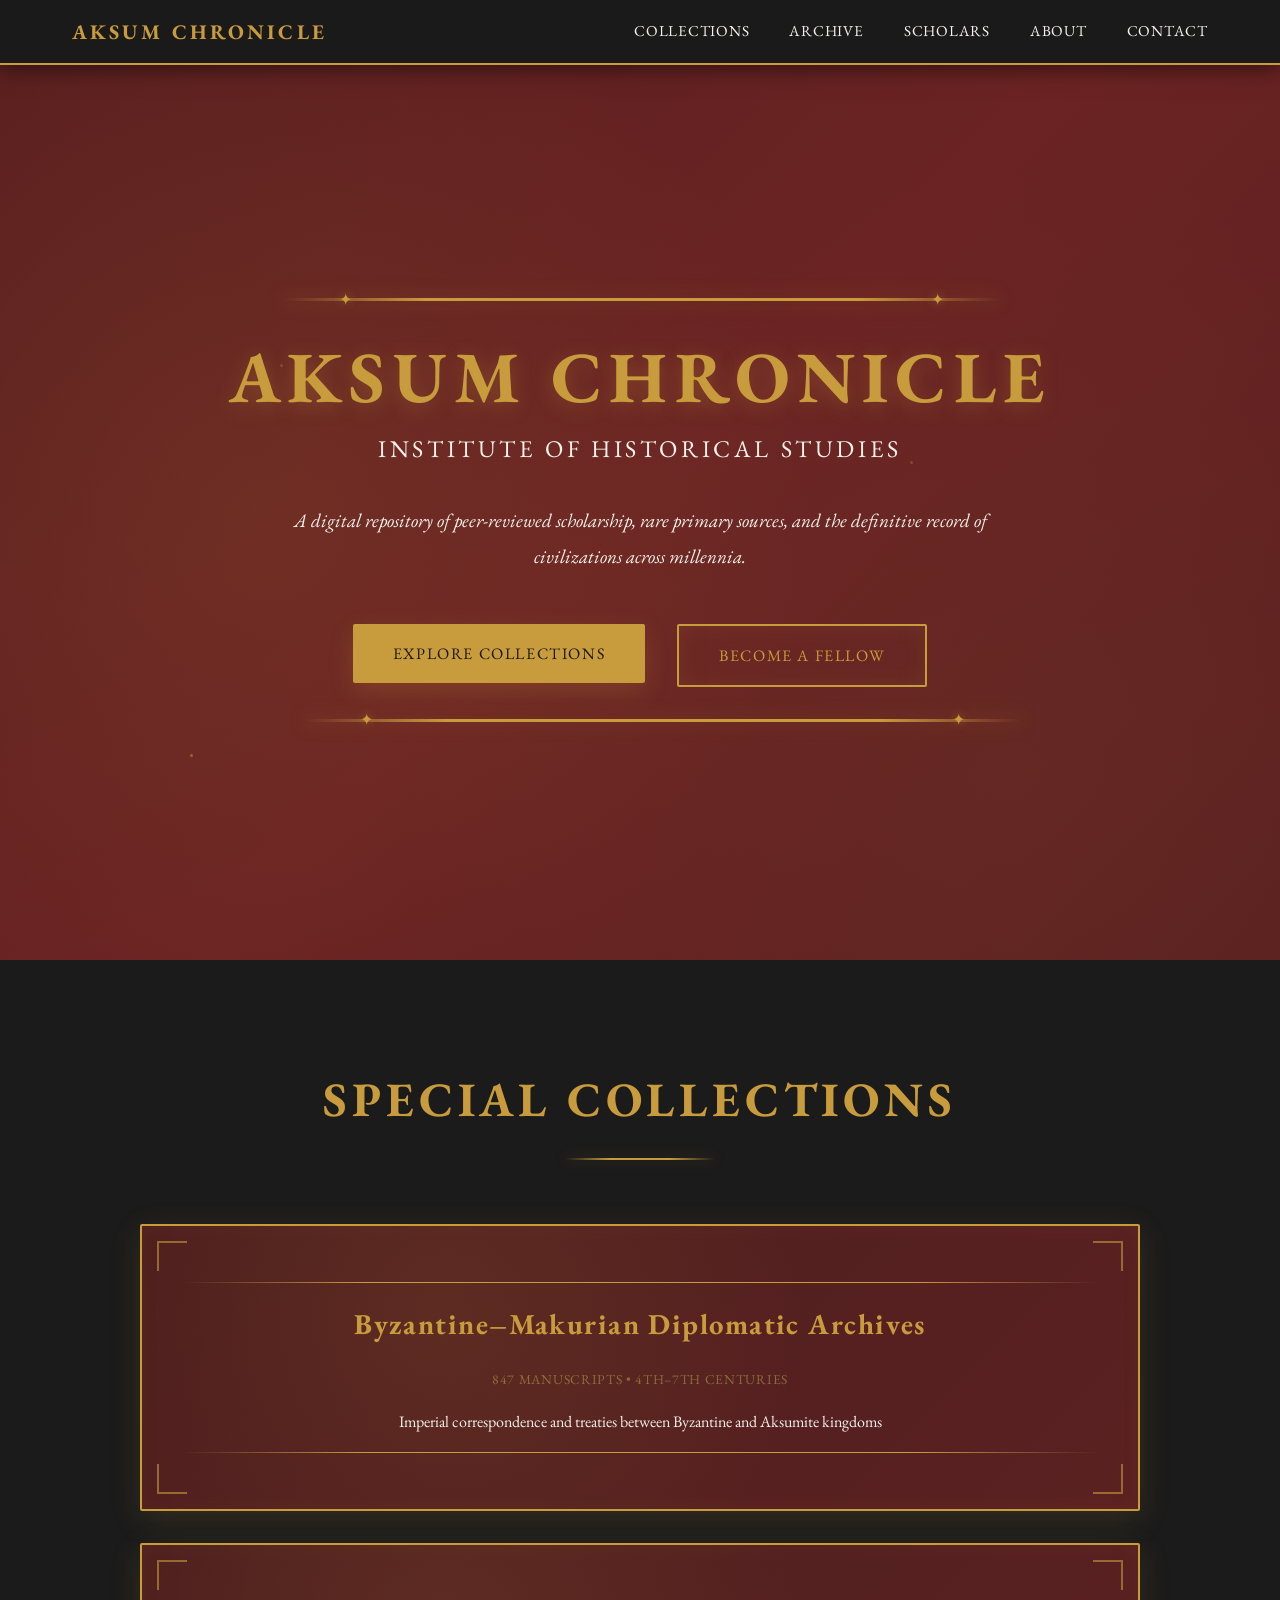
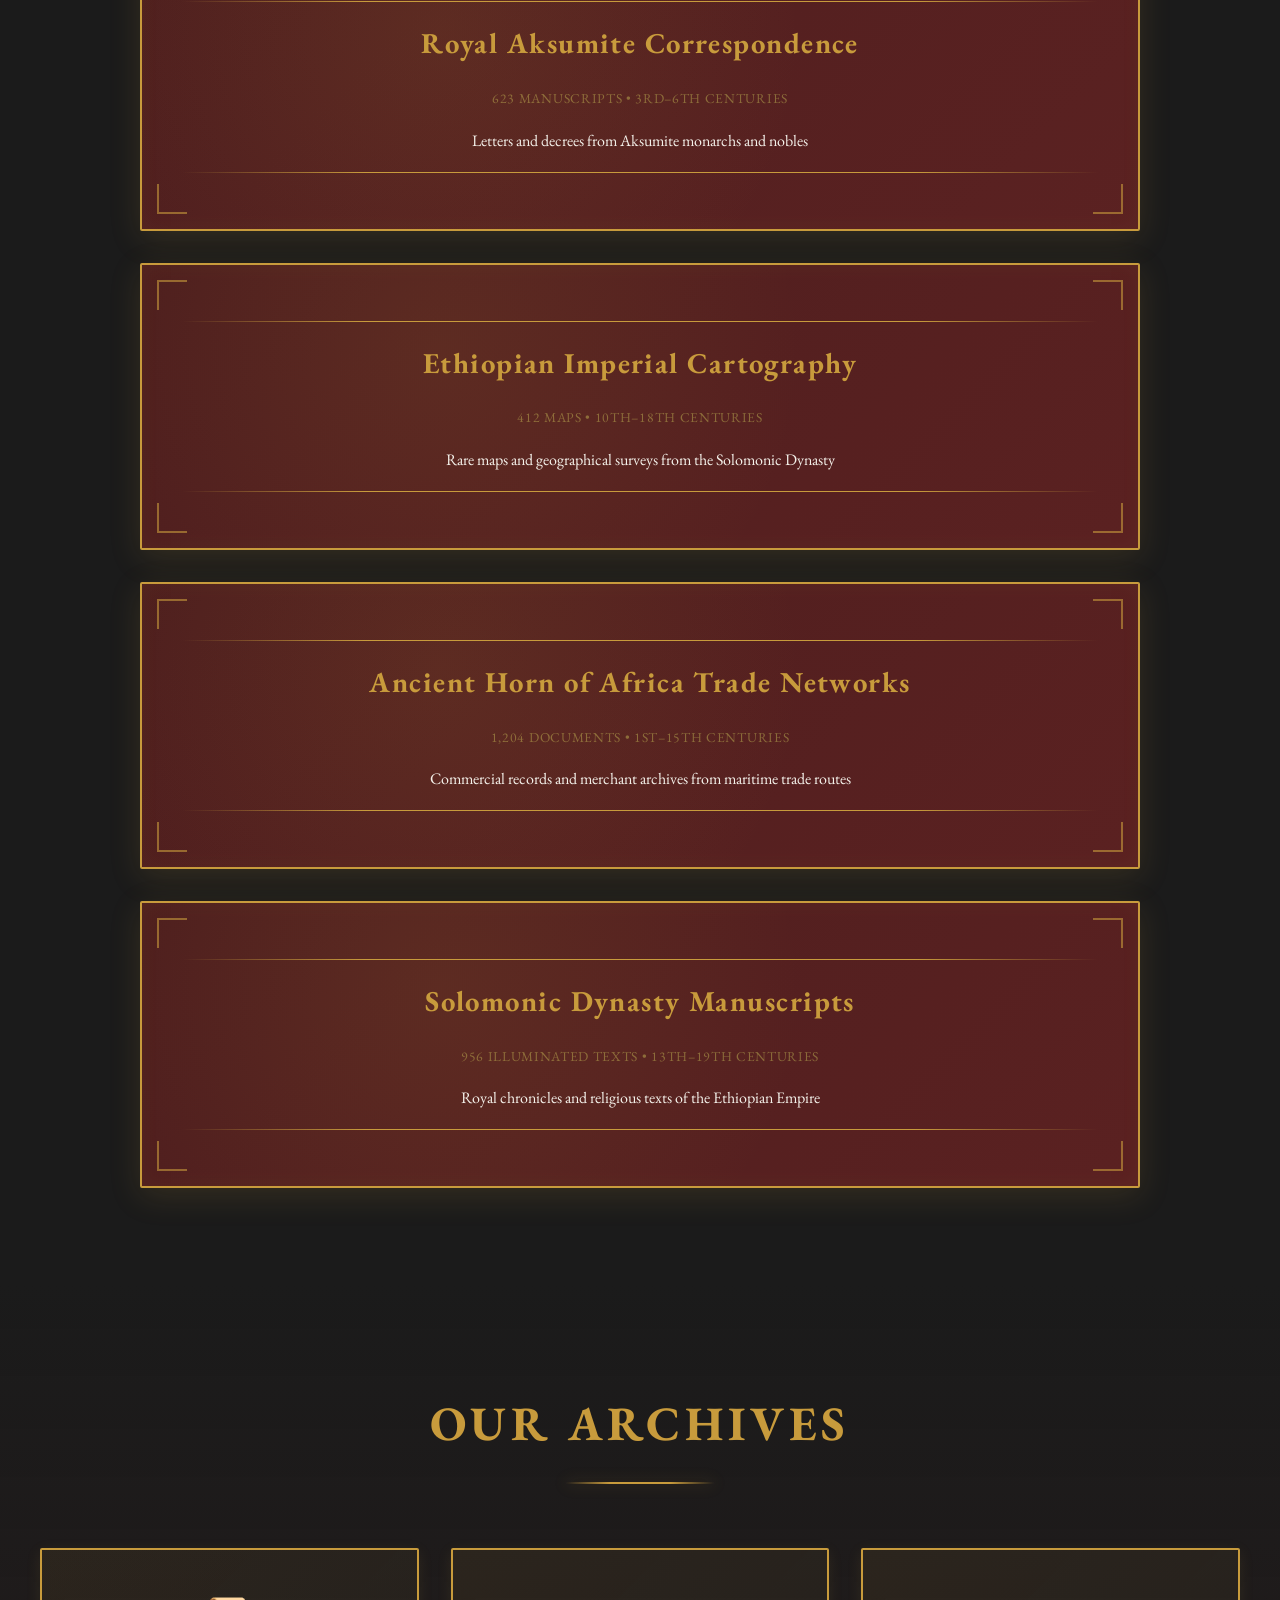
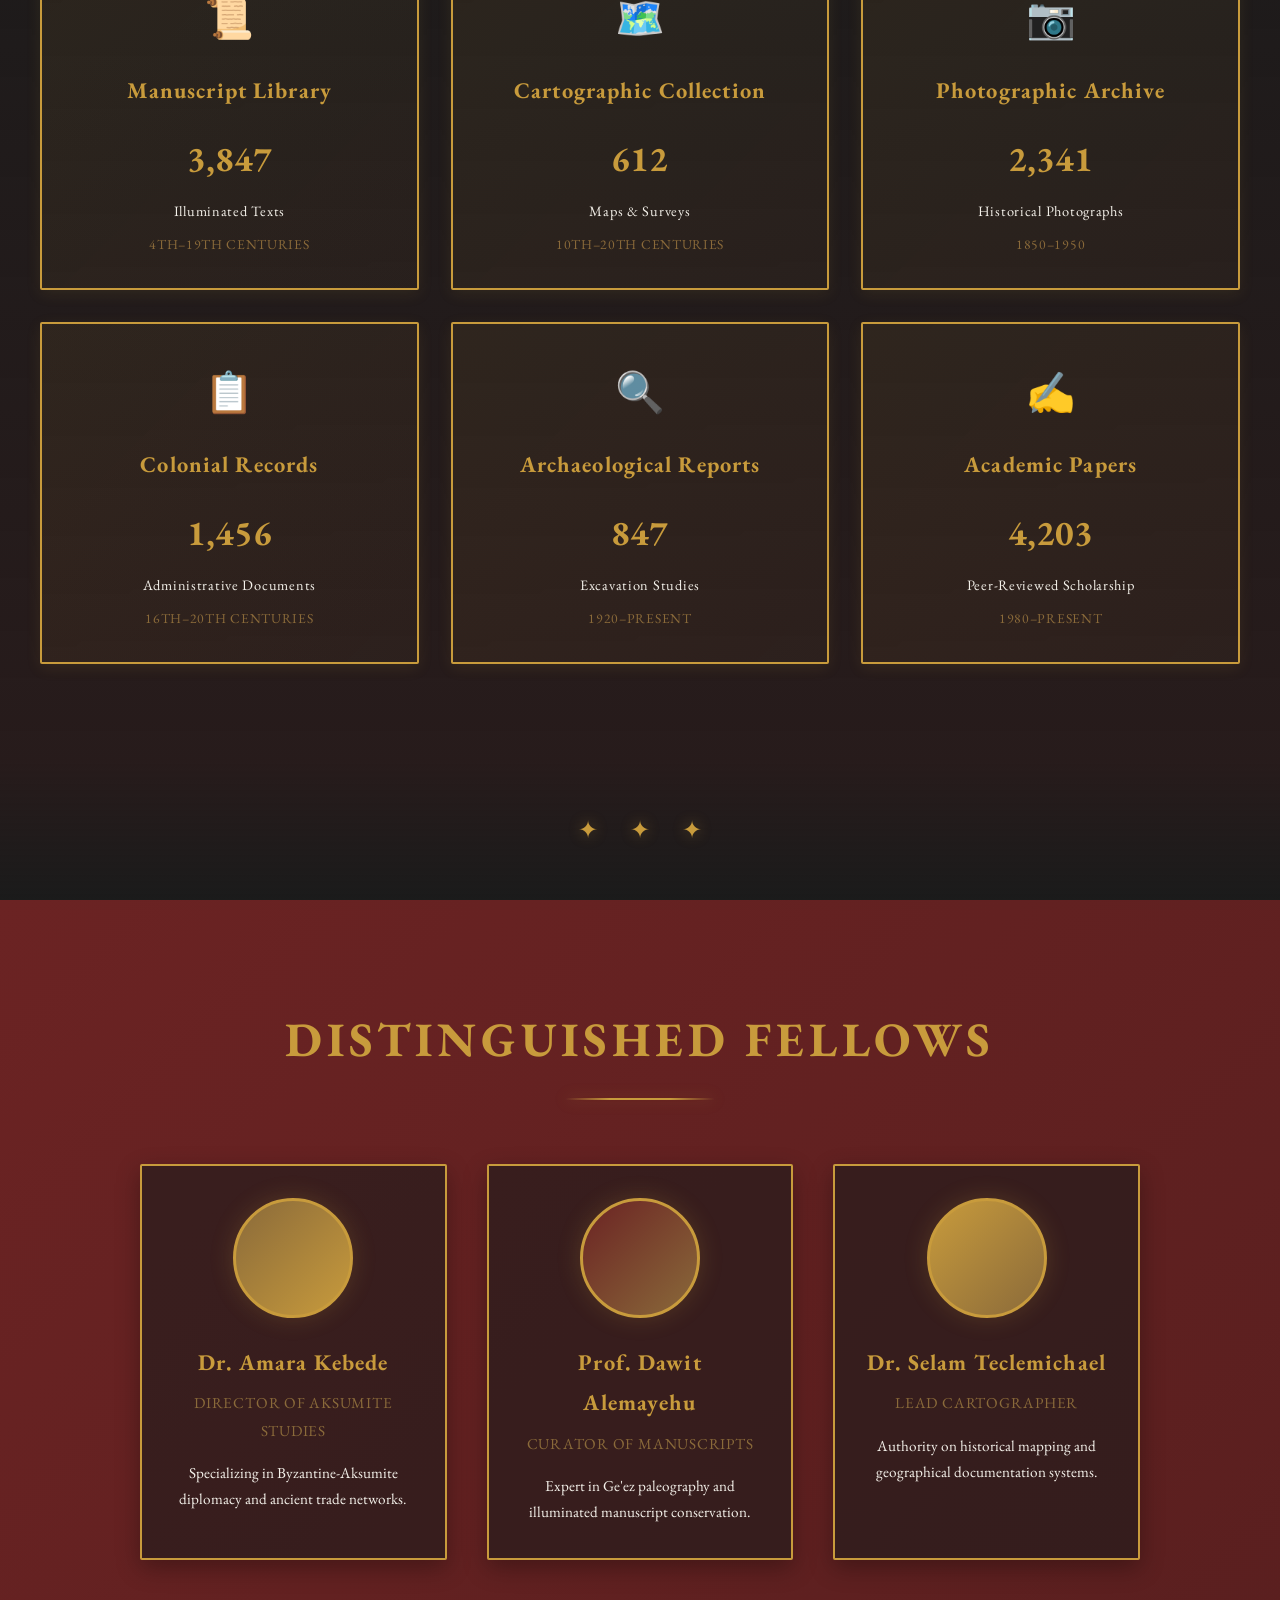
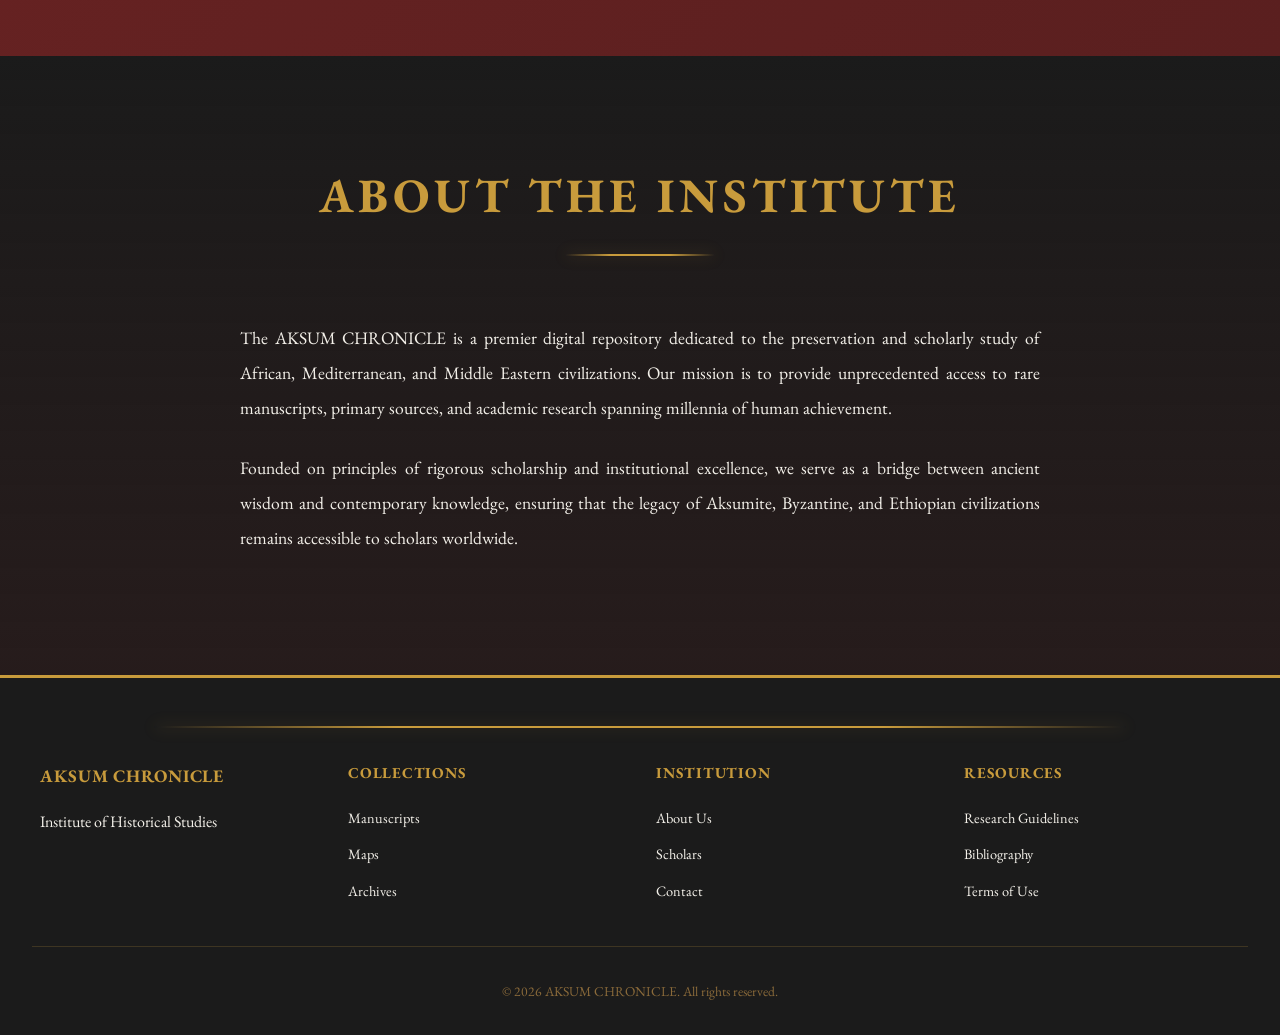
==== index.html @ 1fe2a76f "Add target and rel attributes to link" ====
<!DOCTYPE html>
<html lang="en">
<head>
    <meta charset="UTF-8">
    <meta name="viewport" content="width=device-width, initial-scale=1.0">
    <title>AKSUM CHRONICLE - Institute of Historical Studies</title>
    <link rel="stylesheet" href="styles.css">
    <link href="https://fonts.googleapis.com/css2?family=Crimson+Text:ital@0;1&family=Trajan+Pro&family=EB+Garamond:wght@400;500;600;700&display=swap" rel="stylesheet">
</head>
<body>
    <!-- NAVIGATION -->
    <nav class="navbar">
        <div class="nav-container">
            <div class="nav-logo">AKSUM CHRONICLE</div>
            <ul class="nav-menu">
                <li><a href="#collections">Collections</a></li>
                <li><a href="#archive">Archive</a></li>
                <li><a href="#scholars">Scholars</a></li>
                <li><a href="#about">About</a></li>
                <li><a href="#contact">Contact</a></li>
            </ul>
        </div>
    </nav>

    <!-- HERO SECTION -->
    <section class="hero">
        <div class="hero-bg-texture"></div>
        <div class="hero-content">
            <!-- Top Ornamental Divider -->
            <div class="ornamental-divider top"></div>
            
            <div class="hero-text">
                <h1 class="hero-title">AKSUM CHRONICLE</h1>
                <p class="hero-subtitle">Institute of Historical Studies</p>
                
                <p class="hero-description">
                    A digital repository of peer-reviewed scholarship, rare primary sources, and the definitive record of civilizations across millennia.
                </p>

                <div class="hero-buttons">
                    <a href= "test.html" target="_blank" rel="noopener noreferrer">
                        <button class="btn btn-primary">Explore Collections</button>
                    </a>
                    <button class="btn btn-secondary">Become a Fellow</button>
                </div>
            </div>

            <!-- Bottom Ornamental Divider -->
            <div class="ornamental-divider bottom"></div>

            <!-- Floating dust particles -->
            <div class="dust-particle"></div>
            <div class="dust-particle"></div>
            <div class="dust-particle"></div>
            <div class="dust-particle"></div>
            <div class="dust-particle"></div>
        </div>
    </section>

    <!-- SPECIAL COLLECTIONS SECTION -->
    <section class="special-collections" id="collections">
        <div class="section-header">
            <h2>Special Collections</h2>
            <div class="header-divider"></div>
        </div>

        <div class="featured-cards">
            <!-- Card 1 -->
            <div class="featured-card">
                <div class="card-ornament top-left"></div>
                <div class="card-ornament top-right"></div>
                <div class="card-ornament bottom-left"></div>
                <div class="card-ornament bottom-right"></div>
                
                <div class="card-divider"></div>
                <h3>Byzantine–Makurian Diplomatic Archives</h3>
                <p class="card-metadata">847 manuscripts • 4th–7th centuries</p>
                <p class="card-description">Imperial correspondence and treaties between Byzantine and Aksumite kingdoms</p>
                <div class="card-divider"></div>
            </div>

            <!-- Card 2 -->
            <div class="featured-card">
                <div class="card-ornament top-left"></div>
                <div class="card-ornament top-right"></div>
                <div class="card-ornament bottom-left"></div>
                <div class="card-ornament bottom-right"></div>
                
                <div class="card-divider"></div>
                <h3>Royal Aksumite Correspondence</h3>
                <p class="card-metadata">623 manuscripts • 3rd–6th centuries</p>
                <p class="card-description">Letters and decrees from Aksumite monarchs and nobles</p>
                <div class="card-divider"></div>
            </div>

            <!-- Card 3 -->
            <div class="featured-card">
                <div class="card-ornament top-left"></div>
                <div class="card-ornament top-right"></div>
                <div class="card-ornament bottom-left"></div>
                <div class="card-ornament bottom-right"></div>
                
                <div class="card-divider"></div>
                <h3>Ethiopian Imperial Cartography</h3>
                <p class="card-metadata">412 maps • 10th–18th centuries</p>
                <p class="card-description">Rare maps and geographical surveys from the Solomonic Dynasty</p>
                <div class="card-divider"></div>
            </div>

            <!-- Card 4 -->
            <div class="featured-card">
                <div class="card-ornament top-left"></div>
                <div class="card-ornament top-right"></div>
                <div class="card-ornament bottom-left"></div>
                <div class="card-ornament bottom-right"></div>
                
                <div class="card-divider"></div>
                <h3>Ancient Horn of Africa Trade Networks</h3>
                <p class="card-metadata">1,204 documents • 1st–15th centuries</p>
                <p class="card-description">Commercial records and merchant archives from maritime trade routes</p>
                <div class="card-divider"></div>
            </div>

            <!-- Card 5 -->
            <div class="featured-card">
                <div class="card-ornament top-left"></div>
                <div class="card-ornament top-right"></div>
                <div class="card-ornament bottom-left"></div>
                <div class="card-ornament bottom-right"></div>
                
                <div class="card-divider"></div>
                <h3>Solomonic Dynasty Manuscripts</h3>
                <p class="card-metadata">956 illuminated texts • 13th–19th centuries</p>
                <p class="card-description">Royal chronicles and religious texts of the Ethiopian Empire</p>
                <div class="card-divider"></div>
            </div>
        </div>
    </section>

    <!-- COLLECTION GRID SECTION -->
    <section class="archive-grid" id="archive">
        <div class="section-header">
            <h2>Our Archives</h2>
            <div class="header-divider"></div>
        </div>

        <div class="grid-container">
            <!-- Archive Card 1 -->
            <div class="archive-card">
                <div class="archive-icon">📜</div>
                <h3>Manuscript Library</h3>
                <p class="archive-count">3,847</p>
                <p class="archive-label">Illuminated Texts</p>
                <div class="archive-date-range">4th–19th Centuries</div>
            </div>

            <!-- Archive Card 2 -->
            <div class="archive-card">
                <div class="archive-icon">🗺️</div>
                <h3>Cartographic Collection</h3>
                <p class="archive-count">612</p>
                <p class="archive-label">Maps & Surveys</p>
                <div class="archive-date-range">10th–20th Centuries</div>
            </div>

            <!-- Archive Card 3 -->
            <div class="archive-card">
                <div class="archive-icon">📷</div>
                <h3>Photographic Archive</h3>
                <p class="archive-count">2,341</p>
                <p class="archive-label">Historical Photographs</p>
                <div class="archive-date-range">1850–1950</div>
            </div>

            <!-- Archive Card 4 -->
            <div class="archive-card">
                <div class="archive-icon">📋</div>
                <h3>Colonial Records</h3>
                <p class="archive-count">1,456</p>
                <p class="archive-label">Administrative Documents</p>
                <div class="archive-date-range">16th–20th Centuries</div>
            </div>

            <!-- Archive Card 5 -->
            <div class="archive-card">
                <div class="archive-icon">🔍</div>
                <h3>Archaeological Reports</h3>
                <p class="archive-count">847</p>
                <p class="archive-label">Excavation Studies</p>
                <div class="archive-date-range">1920–Present</div>
            </div>

            <!-- Archive Card 6 -->
            <div class="archive-card">
                <div class="archive-icon">✍️</div>
                <h3>Academic Papers</h3>
                <p class="archive-count">4,203</p>
                <p class="archive-label">Peer-Reviewed Scholarship</p>
                <div class="archive-date-range">1980–Present</div>
            </div>
        </div>
    </section>

    <!-- DECORATIVE SEPARATOR -->
    <section class="separator-section">
        <div class="ornamental-separator">
            <span class="separator-symbol">✦</span>
            <span class="separator-symbol">✦</span>
            <span class="separator-symbol">✦</span>
        </div>
    </section>

    <!-- FEATURED SCHOLARS SECTION -->
    <section class="scholars-section" id="scholars">
        <div class="section-header">
            <h2>Distinguished Fellows</h2>
            <div class="header-divider"></div>
        </div>

        <div class="scholars-grid">
            <div class="scholar-card">
                <div class="scholar-image" style="background: linear-gradient(135deg, #8a6a3a, #c89b3c);"></div>
                <h3>Dr. Amara Kebede</h3>
                <p class="scholar-title">Director of Aksumite Studies</p>
                <p class="scholar-bio">Specializing in Byzantine-Aksumite diplomacy and ancient trade networks.</p>
            </div>

            <div class="scholar-card">
                <div class="scholar-image" style="background: linear-gradient(135deg, #6b2323, #8a6a3a);"></div>
                <h3>Prof. Dawit Alemayehu</h3>
                <p class="scholar-title">Curator of Manuscripts</p>
                <p class="scholar-bio">Expert in Ge'ez paleography and illuminated manuscript conservation.</p>
            </div>

            <div class="scholar-card">
                <div class="scholar-image" style="background: linear-gradient(135deg, #c89b3c, #8a6a3a);"></div>
                <h3>Dr. Selam Teclemichael</h3>
                <p class="scholar-title">Lead Cartographer</p>
                <p class="scholar-bio">Authority on historical mapping and geographical documentation systems.</p>
            </div>
        </div>
    </section>

    <!-- ABOUT SECTION -->
    <section class="about-section" id="about">
        <div class="section-header">
            <h2>About the Institute</h2>
            <div class="header-divider"></div>
        </div>

        <div class="about-content">
            <p class="about-text">
                The AKSUM CHRONICLE is a premier digital repository dedicated to the preservation and scholarly study of African, Mediterranean, and Middle Eastern civilizations. Our mission is to provide unprecedented access to rare manuscripts, primary sources, and academic research spanning millennia of human achievement.
            </p>
            <p class="about-text">
                Founded on principles of rigorous scholarship and institutional excellence, we serve as a bridge between ancient wisdom and contemporary knowledge, ensuring that the legacy of Aksumite, Byzantine, and Ethiopian civilizations remains accessible to scholars worldwide.
            </p>
        </div>
    </section>

    <!-- FOOTER -->
    <footer class="footer">
        <div class="footer-divider"></div>
        <div class="footer-content">
            <div class="footer-section">
                <h4>AKSUM CHRONICLE</h4>
                <p>Institute of Historical Studies</p>
            </div>
            <div class="footer-section">
                <h5>Collections</h5>
                <ul>
                    <li><a href="#">Manuscripts</a></li>
                    <li><a href="#">Maps</a></li>
                    <li><a href="#">Archives</a></li>
                </ul>
            </div>
            <div class="footer-section">
                <h5>Institution</h5>
                <ul>
                    <li><a href="#">About Us</a></li>
                    <li><a href="#">Scholars</a></li>
                    <li><a href="#">Contact</a></li>
                </ul>
            </div>
            <div class="footer-section">
                <h5>Resources</h5>
                <ul>
                    <li><a href="#">Research Guidelines</a></li>
                    <li><a href="#">Bibliography</a></li>
                    <li><a href="#">Terms of Use</a></li>
                </ul>
            </div>
        </div>
        <div class="footer-bottom">
            <p>&copy; 2026 AKSUM CHRONICLE. All rights reserved.</p>
        </div>
    </footer>

    <script src="script.js"></script>
</body>
</html>
---- styles.css ----
:root {
    --dark-crimson: #5a1f1f;
    --burgundy: #6b2323;
    --gold: #c89b3c;
    --soft-ivory: #f4f1ea;
    --charcoal: #1b1b1b;
    --bronze: #8a6a3a;
    --dark-gold: #a67c52;
}

* {
    margin: 0;
    padding: 0;
    box-sizing: border-box;
}

html {
    scroll-behavior: smooth;
}

body {
    font-family: 'EB Garamond', 'Crimson Text', serif;
    background-color: var(--charcoal);
    color: var(--soft-ivory);
    line-height: 1.8;
    position: relative;
}

/* ============= NAVIGATION ============= */
.navbar {
    position: fixed;
    top: 0;
    width: 100%;
    background: rgba(27, 27, 27, 0.95);
    backdrop-filter: blur(10px);
    border-bottom: 2px solid var(--gold);
    z-index: 1000;
    padding: 0.8rem 0;
    box-shadow: 0 4px 20px rgba(0, 0, 0, 0.5);
}

.nav-container {
    max-width: 1200px;
    margin: 0 auto;
    display: flex;
    justify-content: space-between;
    align-items: center;
    padding: 0 2rem;
}

.nav-logo {
    font-size: 1.3rem;
    font-weight: 700;
    letter-spacing: 0.15em;
    color: var(--gold);
    text-transform: uppercase;
    font-family: 'EB Garamond', serif;
}

.nav-menu {
    display: flex;
    list-style: none;
    gap: 2.5rem;
}

.nav-menu a {
    color: var(--soft-ivory);
    text-decoration: none;
    font-size: 0.95rem;
    letter-spacing: 0.05em;
    position: relative;
    transition: color 0.3s ease;
    text-transform: uppercase;
}

.nav-menu a::after {
    content: '';
    position: absolute;
    bottom: -4px;
    left: 0;
    width: 0;
    height: 2px;
    background: var(--gold);
    transition: width 0.3s ease;
}

.nav-menu a:hover {
    color: var(--gold);
}

.nav-menu a:hover::after {
    width: 100%;
}

/* ============= HERO SECTION ============= */
.hero {
    min-height: 100vh;
    display: flex;
    align-items: center;
    justify-content: center;
    background: linear-gradient(135deg, var(--dark-crimson) 0%, var(--burgundy) 50%, var(--dark-crimson) 100%);
    position: relative;
    overflow: hidden;
    margin-top: 60px;
    padding: 2rem;
}

.hero-bg-texture {
    position: absolute;
    top: 0;
    left: 0;
    width: 100%;
    height: 100%;
    background: 
        radial-gradient(circle at 20% 50%, rgba(200, 155, 60, 0.1) 0%, transparent 50%),
        radial-gradient(circle at 80% 80%, rgba(139, 106, 58, 0.1) 0%, transparent 50%);
    pointer-events: none;
}

.hero-content {
    position: relative;
    z-index: 2;
    text-align: center;
    max-width: 900px;
    width: 100%;
}

.ornamental-divider {
    width: 80%;
    height: 3px;
    background: linear-gradient(
        to right,
        transparent,
        var(--gold) 20%,
        var(--gold) 80%,
        transparent
    );
    margin: 2rem auto;
    position: relative;
    box-shadow: 0 0 20px rgba(200, 155, 60, 0.3);
}

.ornamental-divider::before,
.ornamental-divider::after {
    content: '✦';
    position: absolute;
    top: 50%;
    transform: translateY(-50%);
    color: var(--gold);
    font-size: 1rem;
    text-shadow: 0 0 10px rgba(200, 155, 60, 0.5);
}

.ornamental-divider::before {
    left: 8%;
}

.ornamental-divider::after {
    right: 8%;
}

.hero-text {
    animation: fadeInUp 1s ease-out;
}

.hero-title {
    font-size: 4.5rem;
    font-weight: 700;
    letter-spacing: 0.1em;
    margin: 1rem 0 0.5rem 0;
    color: var(--gold);
    text-shadow: 0 4px 20px rgba(200, 155, 60, 0.3);
    line-height: 1.2;
}

.hero-subtitle {
    font-size: 1.5rem;
    letter-spacing: 0.15em;
    color: var(--soft-ivory);
    font-weight: 300;
    text-transform: uppercase;
    margin-bottom: 2rem;
}

.hero-description {
    font-size: 1.2rem;
    color: var(--soft-ivory);
    margin: 2rem 0;
    max-width: 700px;
    margin-left: auto;
    margin-right: auto;
    line-height: 1.9;
    font-style: italic;
}

.hero-buttons {
    display: flex;
    gap: 2rem;
    justify-content: center;
    margin-top: 3rem;
    flex-wrap: wrap;
}

.btn {
    padding: 1.2rem 2.5rem;
    font-size: 1rem;
    letter-spacing: 0.1em;
    text-transform: uppercase;
    border: none;
    cursor: pointer;
    transition: all 0.4s ease;
    font-family: 'EB Garamond', serif;
    border-radius: 2px;
}

.btn-primary {
    background: var(--gold);
    color: var(--charcoal);
    box-shadow: 0 8px 25px rgba(200, 155, 60, 0.2);
}

.btn-primary:hover {
    background: #d4a850;
    box-shadow: 0 12px 35px rgba(200, 155, 60, 0.4);
    transform: translateY(-2px);
}

.btn-secondary {
    background: transparent;
    color: var(--gold);
    border: 2px solid var(--gold);
    box-shadow: inset 0 0 20px rgba(200, 155, 60, 0.1);
}

.btn-secondary:hover {
    background: var(--gold);
    color: var(--charcoal);
    box-shadow: 0 8px 25px rgba(200, 155, 60, 0.3);
    transform: translateY(-2px);
}

/* Floating dust particles */
.dust-particle {
    position: absolute;
    width: 3px;
    height: 3px;
    background: rgba(200, 155, 60, 0.3);
    border-radius: 50%;
    animation: float 15s infinite ease-in-out;
}

.dust-particle:nth-child(6) {
    left: 10%;
    top: 20%;
    animation-delay: 0s;
}

.dust-particle:nth-child(7) {
    left: 80%;
    top: 40%;
    animation-delay: 2s;
}

.dust-particle:nth-child(8) {
    left: 50%;
    top: 60%;
    animation-delay: 4s;
}

.dust-particle:nth-child(9) {
    left: 30%;
    top: 70%;
    animation-delay: 6s;
}

.dust-particle:nth-child(10) {
    left: 70%;
    top: 30%;
    animation-delay: 8s;
}

@keyframes float {
    0%, 100% {
        transform: translateY(0px) translateX(0px);
        opacity: 0;
    }
    25% {
        opacity: 0.3;
    }
    50% {
        opacity: 0.5;
        transform: translateY(-100px) translateX(50px);
    }
    75% {
        opacity: 0.3;
    }
}

/* ============= SPECIAL COLLECTIONS ============= */
.special-collections {
    background: var(--charcoal);
    padding: 6rem 2rem;
    position: relative;
}

.section-header {
    text-align: center;
    margin-bottom: 4rem;
}

.section-header h2 {
    font-size: 3rem;
    color: var(--gold);
    letter-spacing: 0.1em;
    margin-bottom: 1rem;
    text-transform: uppercase;
}

.header-divider {
    width: 150px;
    height: 2px;
    background: linear-gradient(
        to right,
        transparent,
        var(--gold) 30%,
        var(--gold) 70%,
        transparent
    );
    margin: 0 auto;
    box-shadow: 0 0 15px rgba(200, 155, 60, 0.3);
}

.featured-cards {
    display: grid;
    grid-template-columns: 1fr;
    gap: 2rem;
    max-width: 1000px;
    margin: 0 auto;
}

.featured-card {
    background: linear-gradient(135deg, rgba(90, 31, 31, 0.8) 0%, rgba(107, 35, 35, 0.8) 100%);
    border: 2px solid var(--gold);
    padding: 2.5rem;
    position: relative;
    box-shadow: 
        0 8px 32px rgba(200, 155, 60, 0.15),
        inset 0 0 20px rgba(200, 155, 60, 0.05);
    border-radius: 2px;
    transition: all 0.4s ease;
    overflow: hidden;
}

.featured-card::before {
    content: '';
    position: absolute;
    top: 0;
    left: 0;
    right: 0;
    bottom: 0;
    background: radial-gradient(circle at 30% 30%, rgba(200, 155, 60, 0.1) 0%, transparent 50%);
    pointer-events: none;
}

.featured-card:hover {
    transform: translateY(-8px);
    box-shadow: 
        0 16px 48px rgba(200, 155, 60, 0.25),
        inset 0 0 30px rgba(200, 155, 60, 0.08);
    border-color: #d4a850;
}

.card-ornament {
    position: absolute;
    width: 30px;
    height: 30px;
    border: 2px solid var(--gold);
    opacity: 0.6;
}

.card-ornament.top-left {
    top: 15px;
    left: 15px;
    border-right: none;
    border-bottom: none;
}

.card-ornament.top-right {
    top: 15px;
    right: 15px;
    border-left: none;
    border-bottom: none;
}

.card-ornament.bottom-left {
    bottom: 15px;
    left: 15px;
    border-right: none;
    border-top: none;
}

.card-ornament.bottom-right {
    bottom: 15px;
    right: 15px;
    border-left: none;
    border-top: none;
}

.card-divider {
    width: 100%;
    height: 1px;
    background: linear-gradient(
        to right,
        transparent,
        var(--gold) 20%,
        var(--gold) 80%,
        transparent
    );
    margin: 1rem 0;
}

.featured-card h3 {
    font-size: 1.8rem;
    color: var(--gold);
    text-align: center;
    letter-spacing: 0.05em;
    margin: 1rem 0;
    position: relative;
    z-index: 1;
}

.card-metadata {
    text-align: center;
    font-size: 0.85rem;
    color: var(--bronze);
    letter-spacing: 0.05em;
    text-transform: uppercase;
    margin: 0.5rem 0;
}

.card-description {
    text-align: center;
    font-size: 1rem;
    color: var(--soft-ivory);
    margin: 1rem 0;
    position: relative;
    z-index: 1;
}

/* ============= ARCHIVE GRID ============= */
.archive-grid {
    background: linear-gradient(180deg, var(--charcoal) 0%, rgba(90, 31, 31, 0.2) 100%);
    padding: 6rem 2rem;
}

.grid-container {
    display: grid;
    grid-template-columns: repeat(auto-fit, minmax(280px, 1fr));
    gap: 2rem;
    max-width: 1200px;
    margin: 0 auto;
}

.archive-card {
    background: linear-gradient(135deg, rgba(200, 155, 60, 0.08) 0%, rgba(139, 106, 58, 0.06) 100%);
    border: 2px solid var(--gold);
    padding: 2rem;
    text-align: center;
    border-radius: 2px;
    position: relative;
    overflow: hidden;
    transition: all 0.4s ease;
    box-shadow: 0 4px 15px rgba(200, 155, 60, 0.1);
}

.archive-card::before {
    content: '';
    position: absolute;
    top: 0;
    left: -100%;
    width: 100%;
    height: 100%;
    background: linear-gradient(
        90deg,
        transparent,
        rgba(200, 155, 60, 0.1),
        transparent
    );
    transition: left 0.6s ease;
}

.archive-card:hover::before {
    left: 100%;
}

.archive-card:hover {
    transform: translateY(-5px) scale(1.02);
    box-shadow: 
        0 12px 30px rgba(200, 155, 60, 0.2),
        inset 0 0 20px rgba(200, 155, 60, 0.08);
    border-color: #d4a850;
}

.archive-icon {
    font-size: 2.5rem;
    margin-bottom: 1rem;
}

.archive-card h3 {
    font-size: 1.4rem;
    color: var(--gold);
    margin-bottom: 1rem;
    letter-spacing: 0.05em;
}

.archive-count {
    font-size: 2.2rem;
    color: var(--gold);
    font-weight: 700;
    margin: 0.5rem 0;
}

.archive-label {
    font-size: 0.9rem;
    color: var(--soft-ivory);
    letter-spacing: 0.05em;
    margin-bottom: 0.5rem;
}

.archive-date-range {
    font-size: 0.85rem;
    color: var(--bronze);
    text-transform: uppercase;
    letter-spacing: 0.05em;
}

/* ============= SEPARATOR SECTION ============= */
.separator-section {
    background: linear-gradient(180deg, rgba(90, 31, 31, 0.2) 0%, var(--charcoal) 100%);
    padding: 3rem 2rem;
    text-align: center;
}

.ornamental-separator {
    display: flex;
    justify-content: center;
    gap: 2rem;
    align-items: center;
}

.separator-symbol {
    font-size: 1.5rem;
    color: var(--gold);
    text-shadow: 0 0 15px rgba(200, 155, 60, 0.4);
    animation: pulse 2s ease-in-out infinite;
}

.separator-symbol:nth-child(2) {
    animation-delay: 0.2s;
}

.separator-symbol:nth-child(3) {
    animation-delay: 0.4s;
}

@keyframes pulse {
    0%, 100% {
        opacity: 0.6;
        transform: scale(1);
    }
    50% {
        opacity: 1;
        transform: scale(1.2);
    }
}

/* ============= SCHOLARS SECTION ============= */
.scholars-section {
    background: linear-gradient(135deg, var(--burgundy) 0%, var(--dark-crimson) 100%);
    padding: 6rem 2rem;
    position: relative;
}

.scholars-grid {
    display: grid;
    grid-template-columns: repeat(auto-fit, minmax(300px, 1fr));
    gap: 2.5rem;
    max-width: 1000px;
    margin: 0 auto;
}

.scholar-card {
    background: rgba(27, 27, 27, 0.6);
    border: 2px solid var(--gold);
    padding: 2rem;
    text-align: center;
    border-radius: 2px;
    transition: all 0.4s ease;
    box-shadow: 0 8px 25px rgba(0, 0, 0, 0.3);
}

.scholar-card:hover {
    transform: translateY(-8px);
    box-shadow: 0 12px 40px rgba(200, 155, 60, 0.2);
    border-color: #d4a850;
}

.scholar-image {
    width: 120px;
    height: 120px;
    border-radius: 50%;
    margin: 0 auto 1.5rem;
    box-shadow: 0 0 25px rgba(200, 155, 60, 0.2);
    border: 3px solid var(--gold);
}

.scholar-card h3 {
    font-size: 1.4rem;
    color: var(--gold);
    margin-bottom: 0.5rem;
    letter-spacing: 0.05em;
}

.scholar-title {
    font-size: 0.95rem;
    color: var(--bronze);
    letter-spacing: 0.05em;
    text-transform: uppercase;
    margin-bottom: 1rem;
}

.scholar-bio {
    font-size: 0.95rem;
    color: var(--soft-ivory);
    line-height: 1.7;
}

/* ============= ABOUT SECTION ============= */
.about-section {
    background: linear-gradient(180deg, var(--charcoal) 0%, rgba(107, 35, 35, 0.15) 100%);
    padding: 6rem 2rem;
}

.about-content {
    max-width: 800px;
    margin: 0 auto;
}

.about-text {
    font-size: 1.1rem;
    color: var(--soft-ivory);
    margin: 1.5rem 0;
    line-height: 2;
    text-align: justify;
}

/* ============= FOOTER ============= */
.footer {
    background: var(--charcoal);
    border-top: 3px solid var(--gold);
    padding: 3rem 2rem 2rem;
    color: var(--soft-ivory);
}

.footer-divider {
    width: 80%;
    height: 2px;
    background: linear-gradient(
        to right,
        transparent,
        var(--gold) 25%,
        var(--gold) 75%,
        transparent
    );
    margin: 0 auto 2rem;
    box-shadow: 0 0 15px rgba(200, 155, 60, 0.3);
}

.footer-content {
    display: grid;
    grid-template-columns: repeat(auto-fit, minmax(200px, 1fr));
    gap: 2rem;
    max-width: 1200px;
    margin: 0 auto 2rem;
}

.footer-section h4,
.footer-section h5 {
    color: var(--gold);
    letter-spacing: 0.05em;
    margin-bottom: 1rem;
    text-transform: uppercase;
    font-size: 0.95rem;
}

.footer-section h4 {
    font-size: 1.1rem;
}

.footer-section ul {
    list-style: none;
}

.footer-section ul li {
    margin-bottom: 0.5rem;
}

.footer-section a {
    color: var(--soft-ivory);
    text-decoration: none;
    font-size: 0.9rem;
    transition: color 0.3s ease;
}

.footer-section a:hover {
    color: var(--gold);
}

.footer-bottom {
    text-align: center;
    padding-top: 2rem;
    border-top: 1px solid rgba(200, 155, 60, 0.2);
    font-size: 0.85rem;
    color: var(--bronze);
}

/* ============= ANIMATIONS ============= */
@keyframes fadeInUp {
    from {
        opacity: 0;
        transform: translateY(30px);
    }
    to {
        opacity: 1;
        transform: translateY(0);
    }
}

@keyframes fadeInScale {
    from {
        opacity: 0;
        transform: scale(0.95);
    }
    to {
        opacity: 1;
        transform: scale(1);
    }
}

.featured-card {
    animation: fadeInScale 0.8s ease-out backwards;
}

.featured-card:nth-child(1) { animation-delay: 0.1s; }
.featured-card:nth-child(2) { animation-delay: 0.2s; }
.featured-card:nth-child(3) { animation-delay: 0.3s; }
.featured-card:nth-child(4) { animation-delay: 0.4s; }
.featured-card:nth-child(5) { animation-delay: 0.5s; }

.archive-card {
    animation: fadeInScale 0.8s ease-out backwards;
}

.scholar-card {
    animation: fadeInScale 0.8s ease-out backwards;
}

/* ============= RESPONSIVE DESIGN ============= */
@media (max-width: 768px) {
    .hero-title {
        font-size: 2.5rem;
    }

    .hero-subtitle {
        font-size: 1rem;
    }

    .hero-description {
        font-size: 1rem;
    }

    .section-header h2 {
        font-size: 2rem;
    }

    .nav-menu {
        gap: 1rem;
    }

    .nav-menu a {
        font-size: 0.8rem;
    }

    .featured-card {
        padding: 1.5rem;
    }

    .featured-card h3 {
        font-size: 1.3rem;
    }

    .hero-buttons {
        flex-direction: column;
        gap: 1rem;
    }

    .btn {
        width: 100%;
    }

    .grid-container {
        grid-template-columns: 1fr;
    }
}

@media (max-width: 480px) {
    .hero-title {
        font-size: 1.8rem;
    }

    .hero-subtitle {
        font-size: 0.85rem;
    }

    .section-header h2 {
        font-size: 1.5rem;
    }

    .nav-menu {
        display: none;
    }

    .special-collections,
    .archive-grid,
    .scholars-section,
    .about-section {
        padding: 3rem 1rem;
    }
}
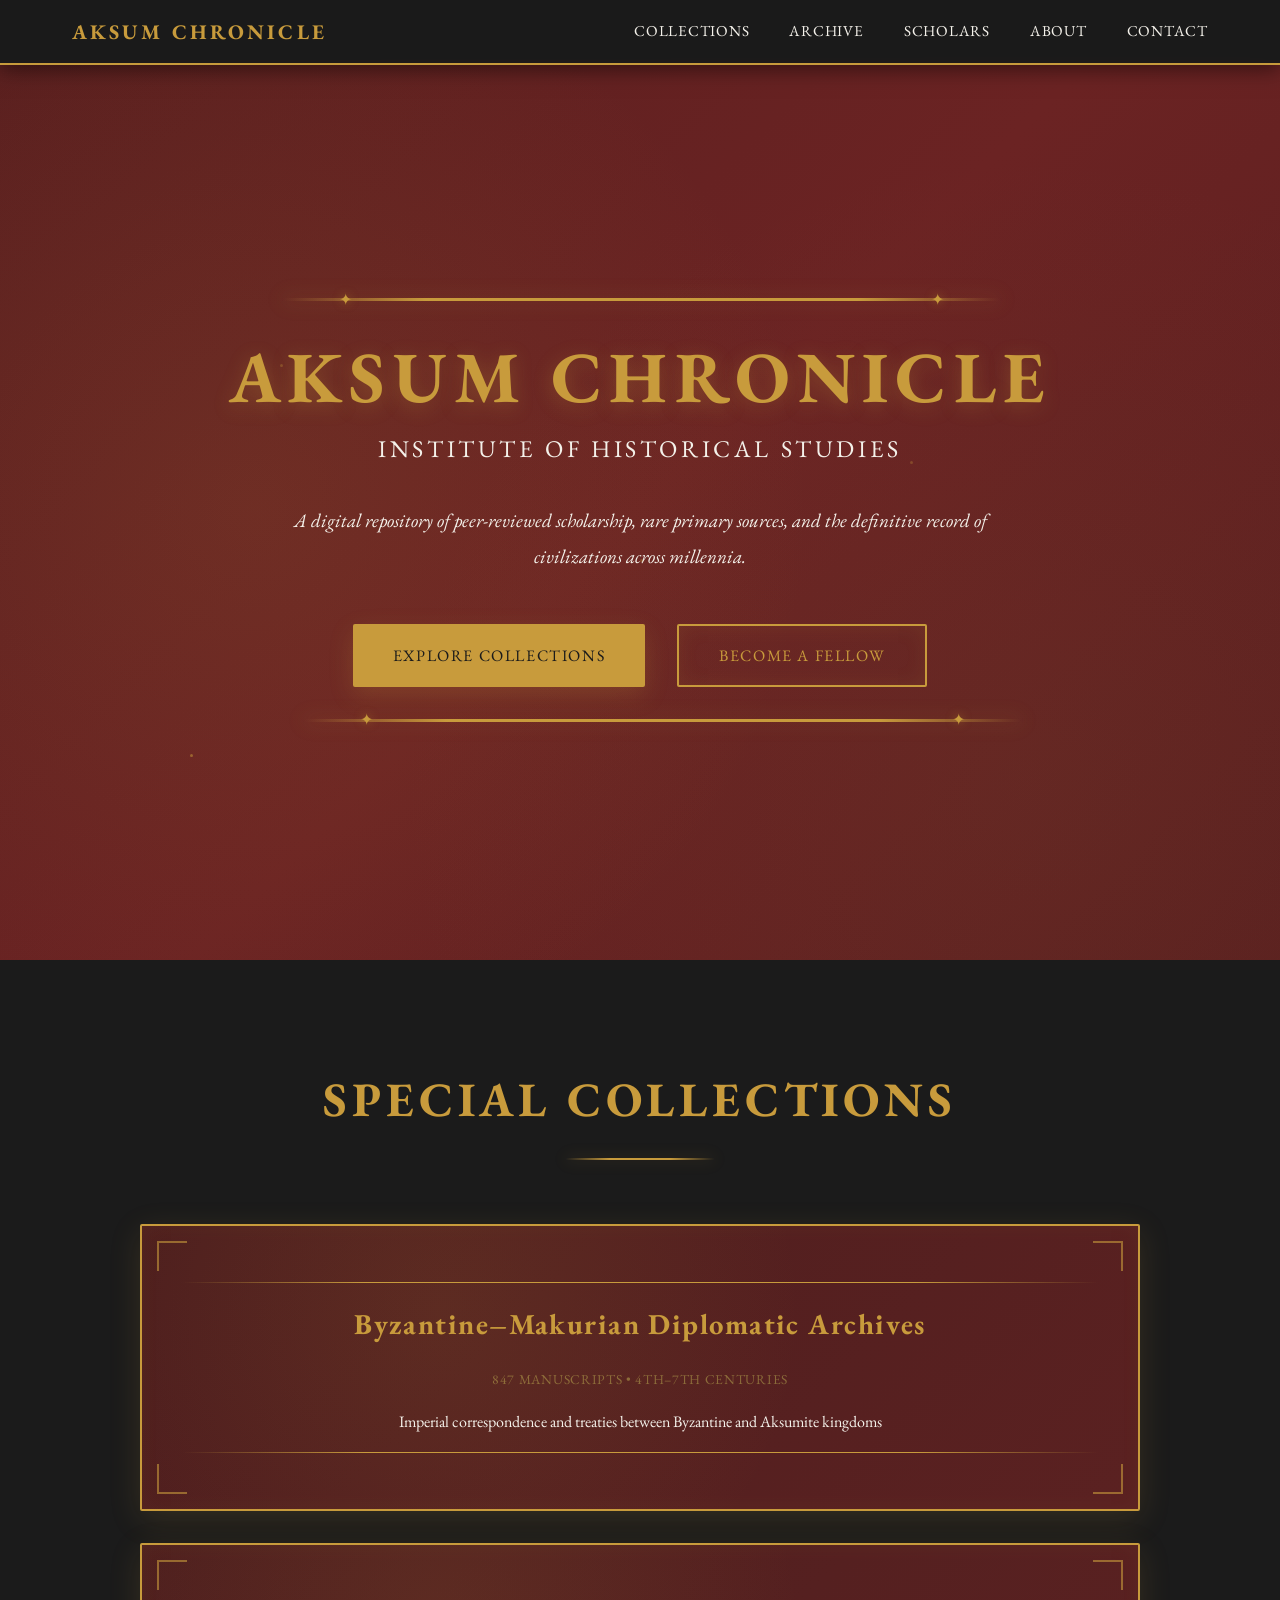
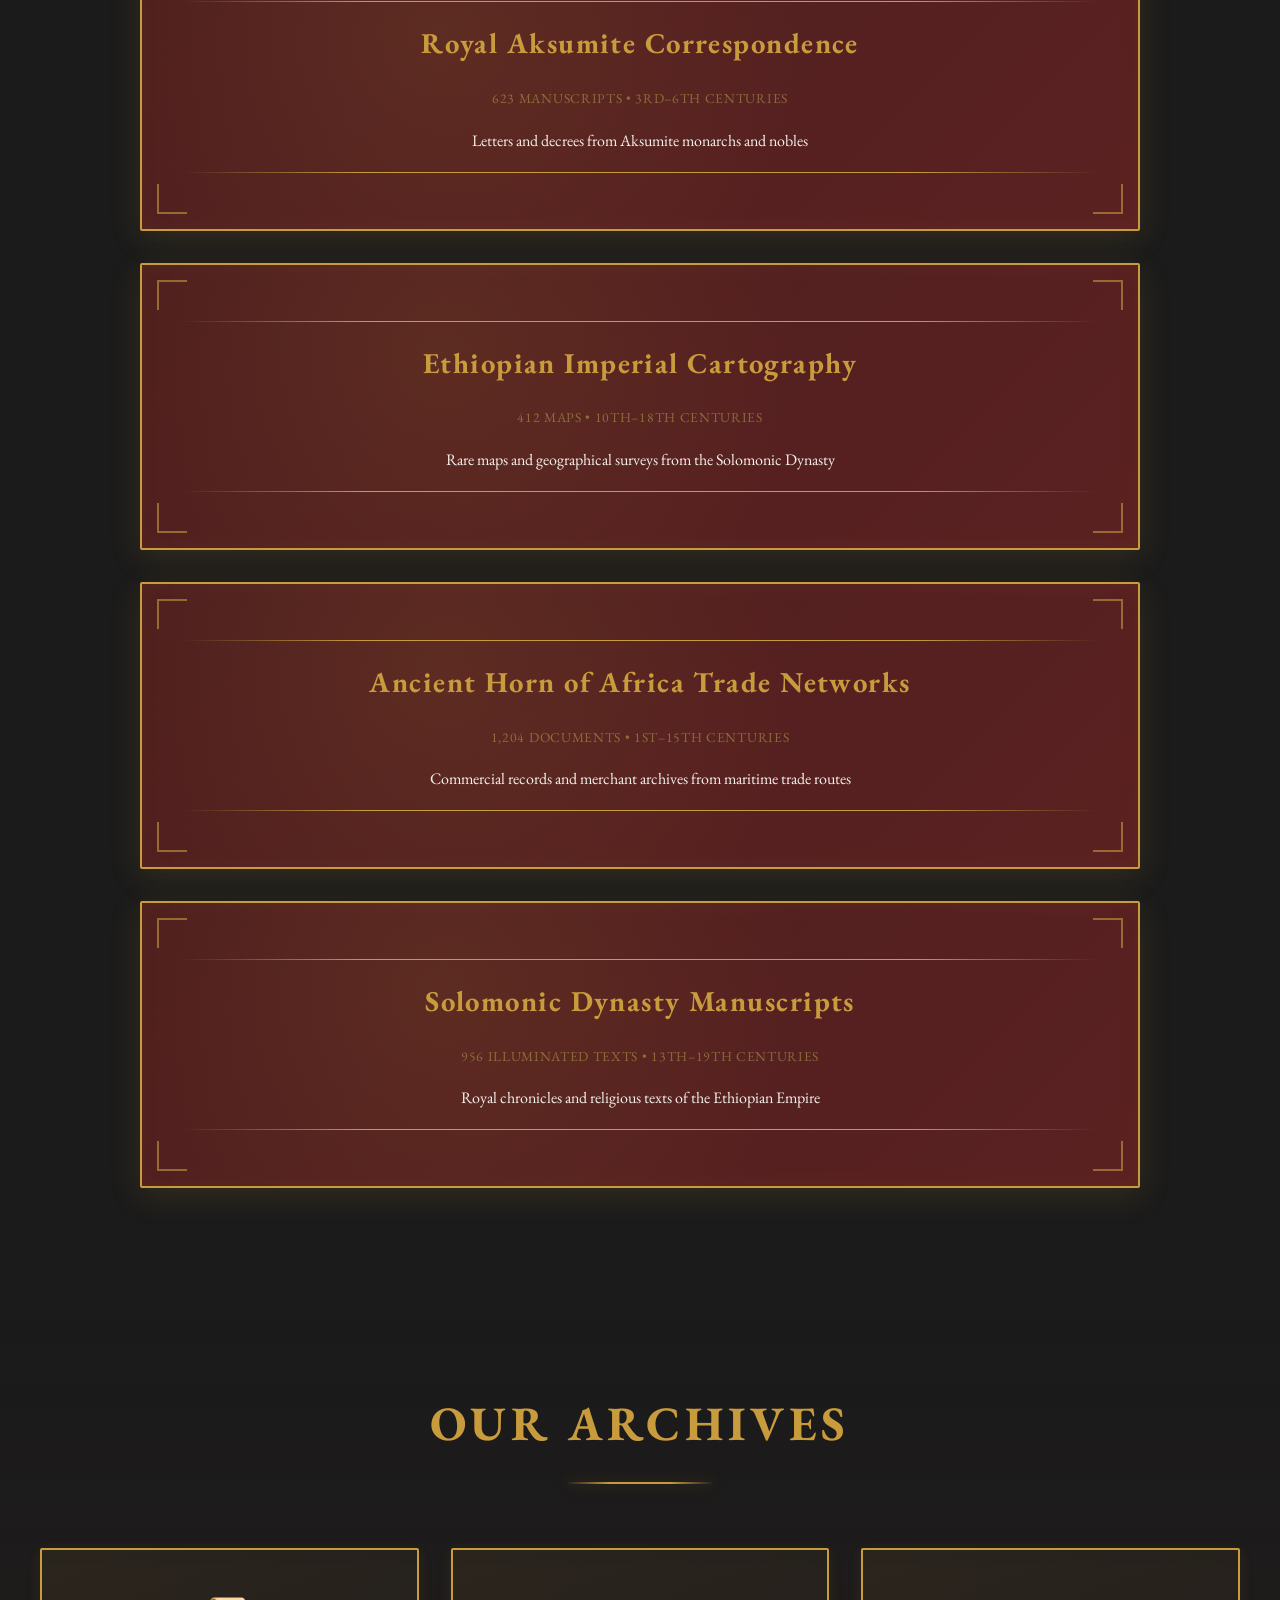
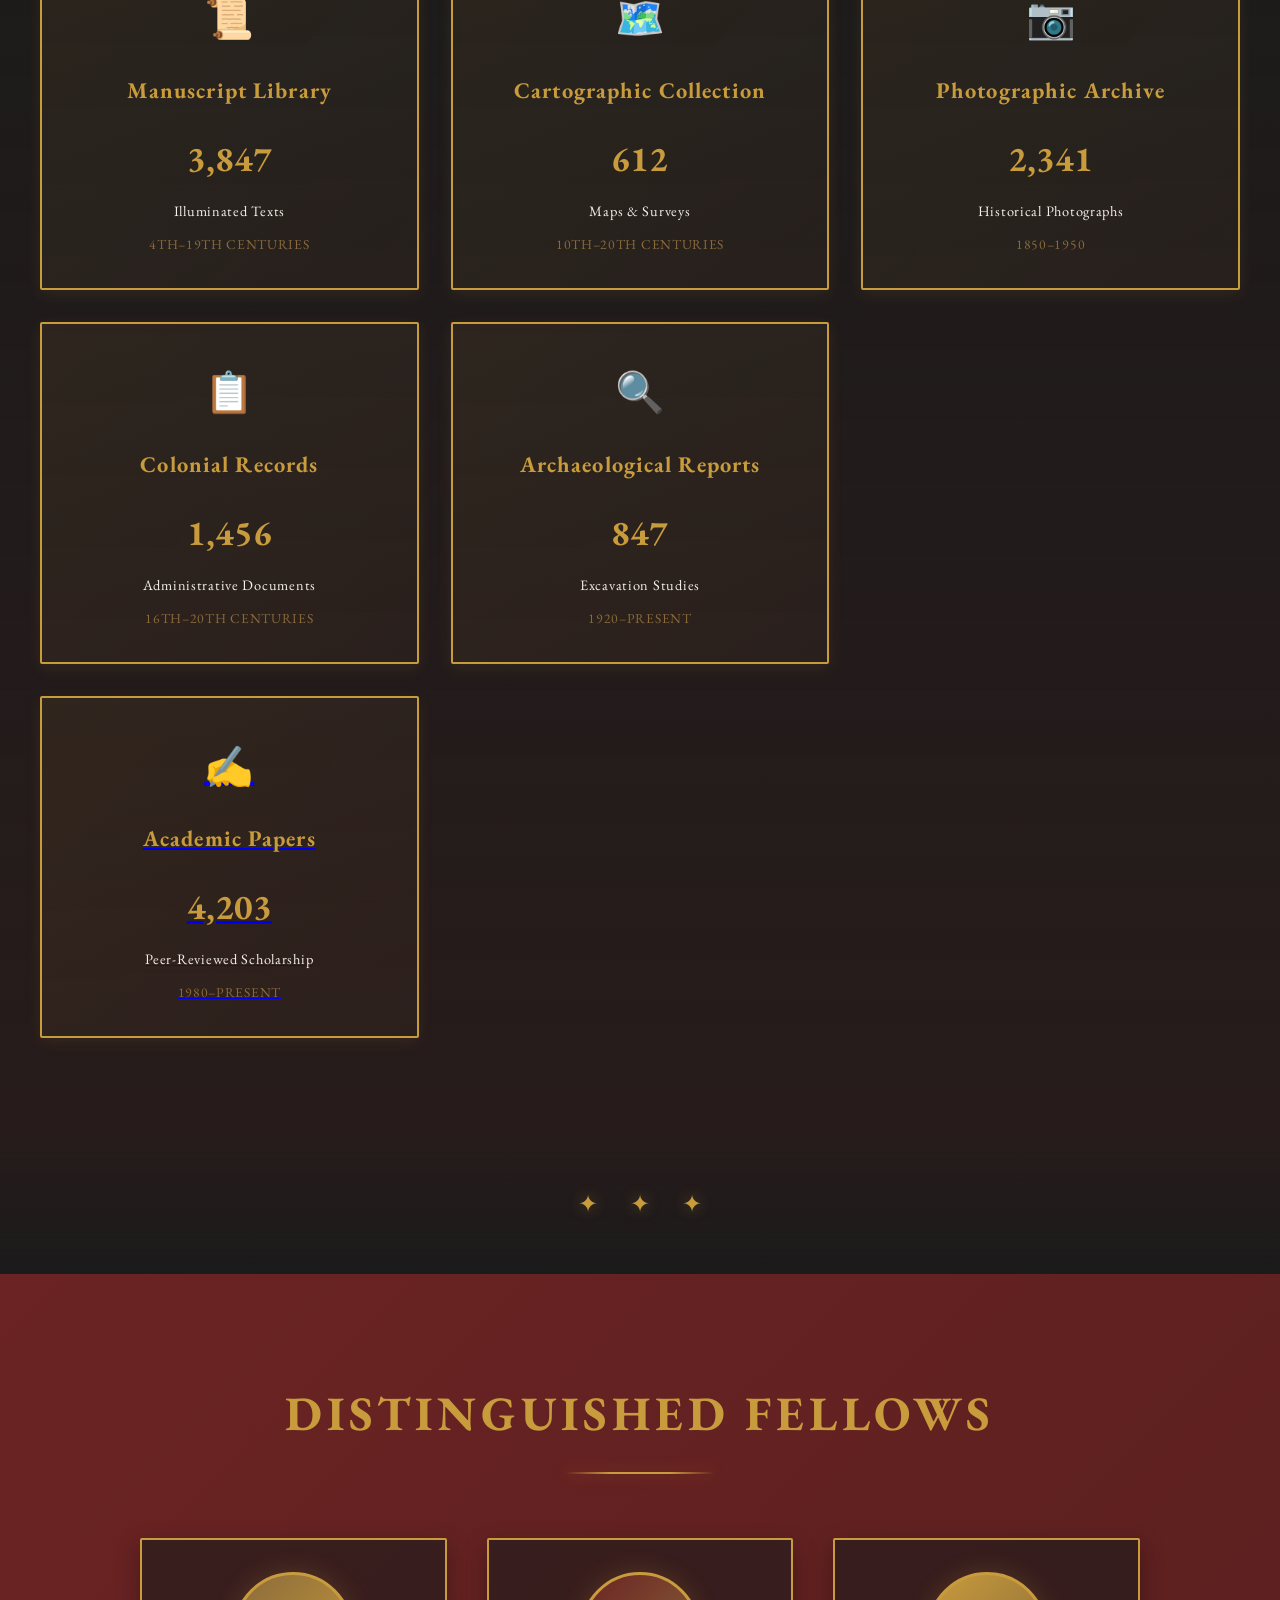
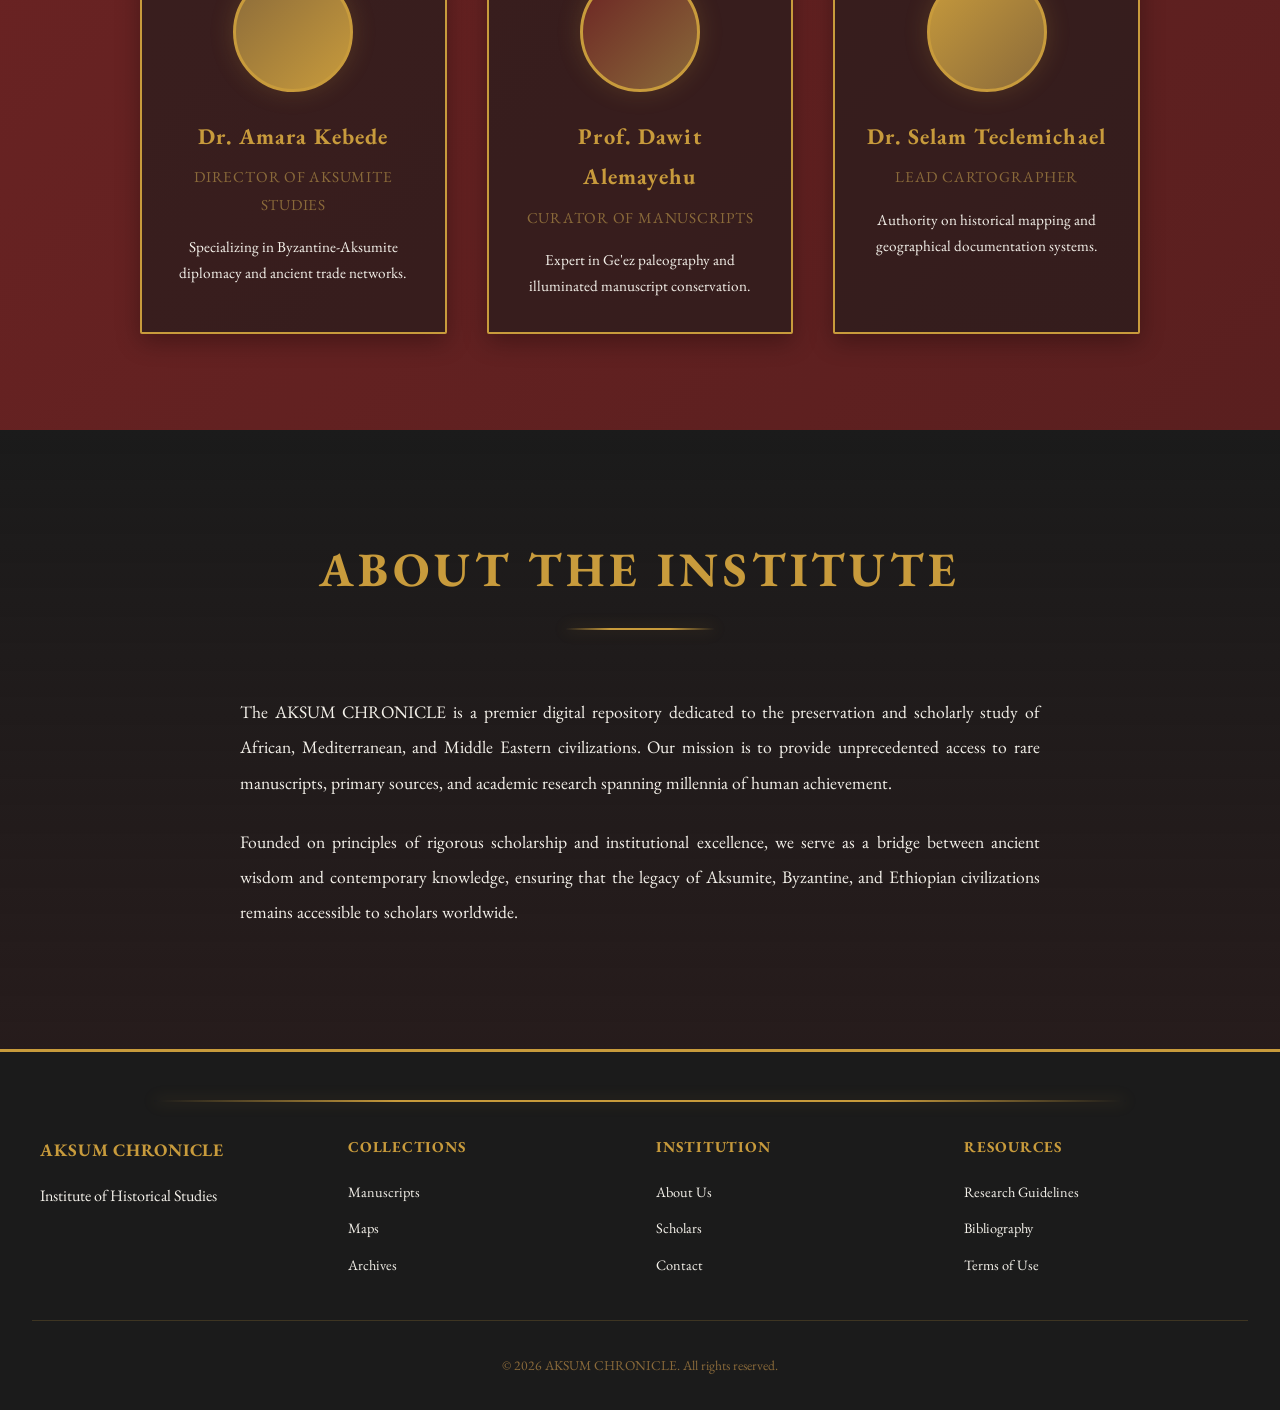
==== commit 8319d368: "Update index.html" ====
--- a/index.html
+++ b/index.html
@@ -38,10 +38,8 @@
                 </p>
 
                 <div class="hero-buttons">
-                    <a href= "test.html" target="_blank" rel="noopener noreferrer">
                         <button class="btn btn-primary">Explore Collections</button>
-                    </a>
-                    <button class="btn btn-secondary">Become a Fellow</button>
+                        <button class="btn btn-secondary">Become a Fellow</button>
                 </div>
             </div>
 
@@ -191,12 +189,14 @@
             </div>
 
             <!-- Archive Card 6 -->
+            <a href= "test.html" target="_blank" rel="noopener noreferrer">
             <div class="archive-card">
                 <div class="archive-icon">✍️</div>
                 <h3>Academic Papers</h3>
                 <p class="archive-count">4,203</p>
                 <p class="archive-label">Peer-Reviewed Scholarship</p>
                 <div class="archive-date-range">1980–Present</div>
+            </a>
             </div>
         </div>
     </section>
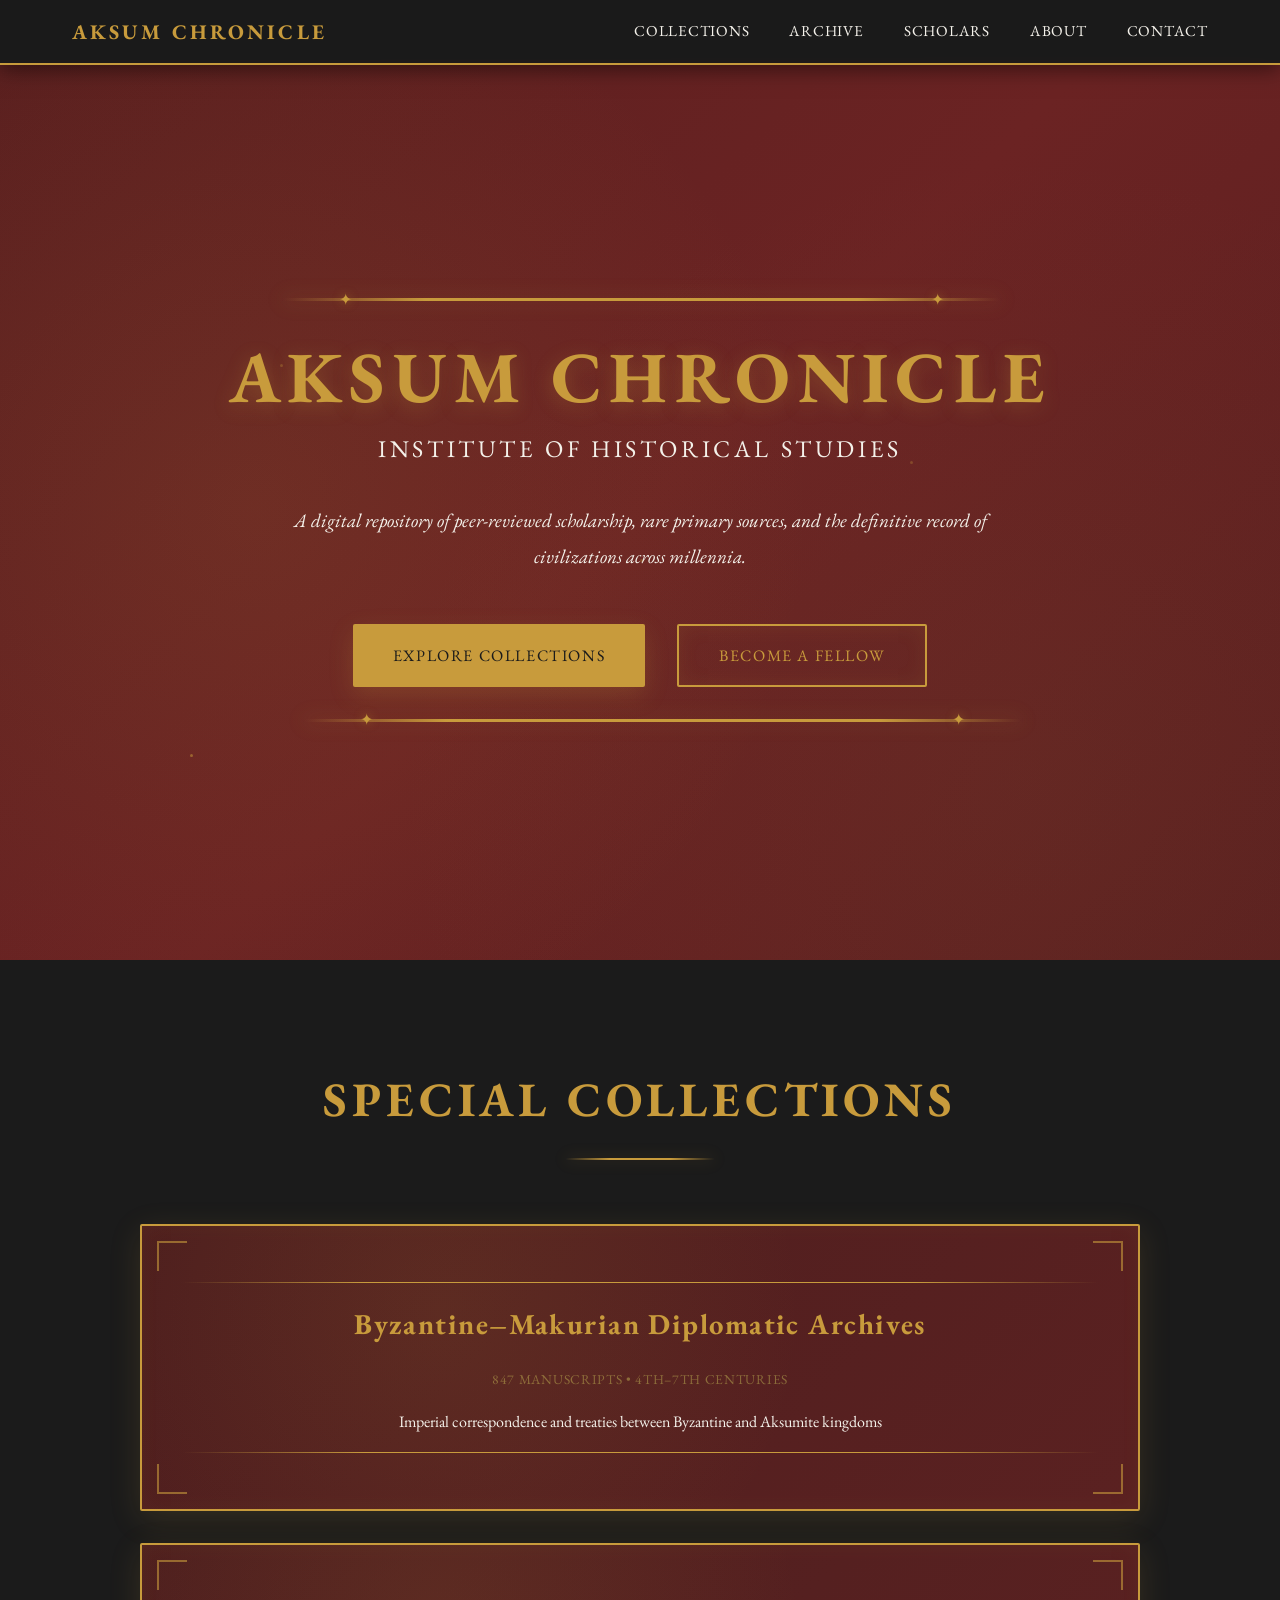
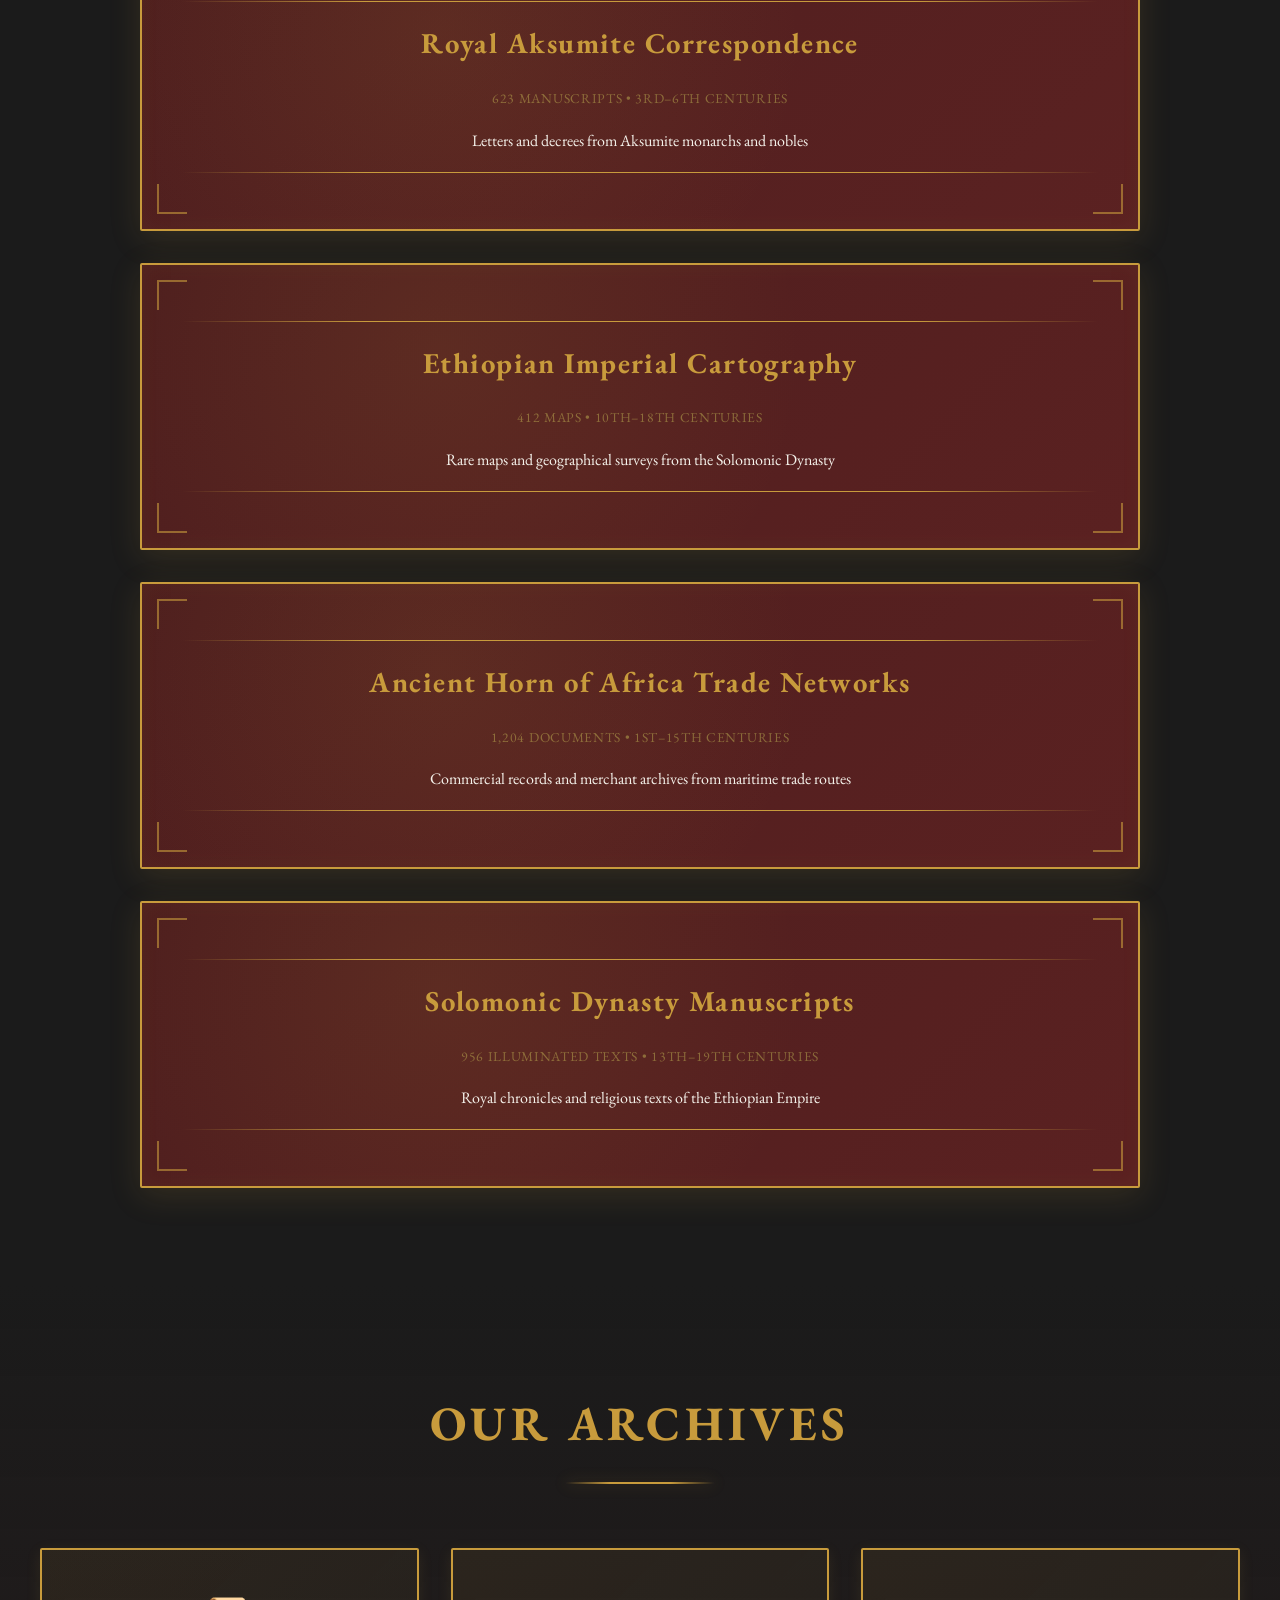
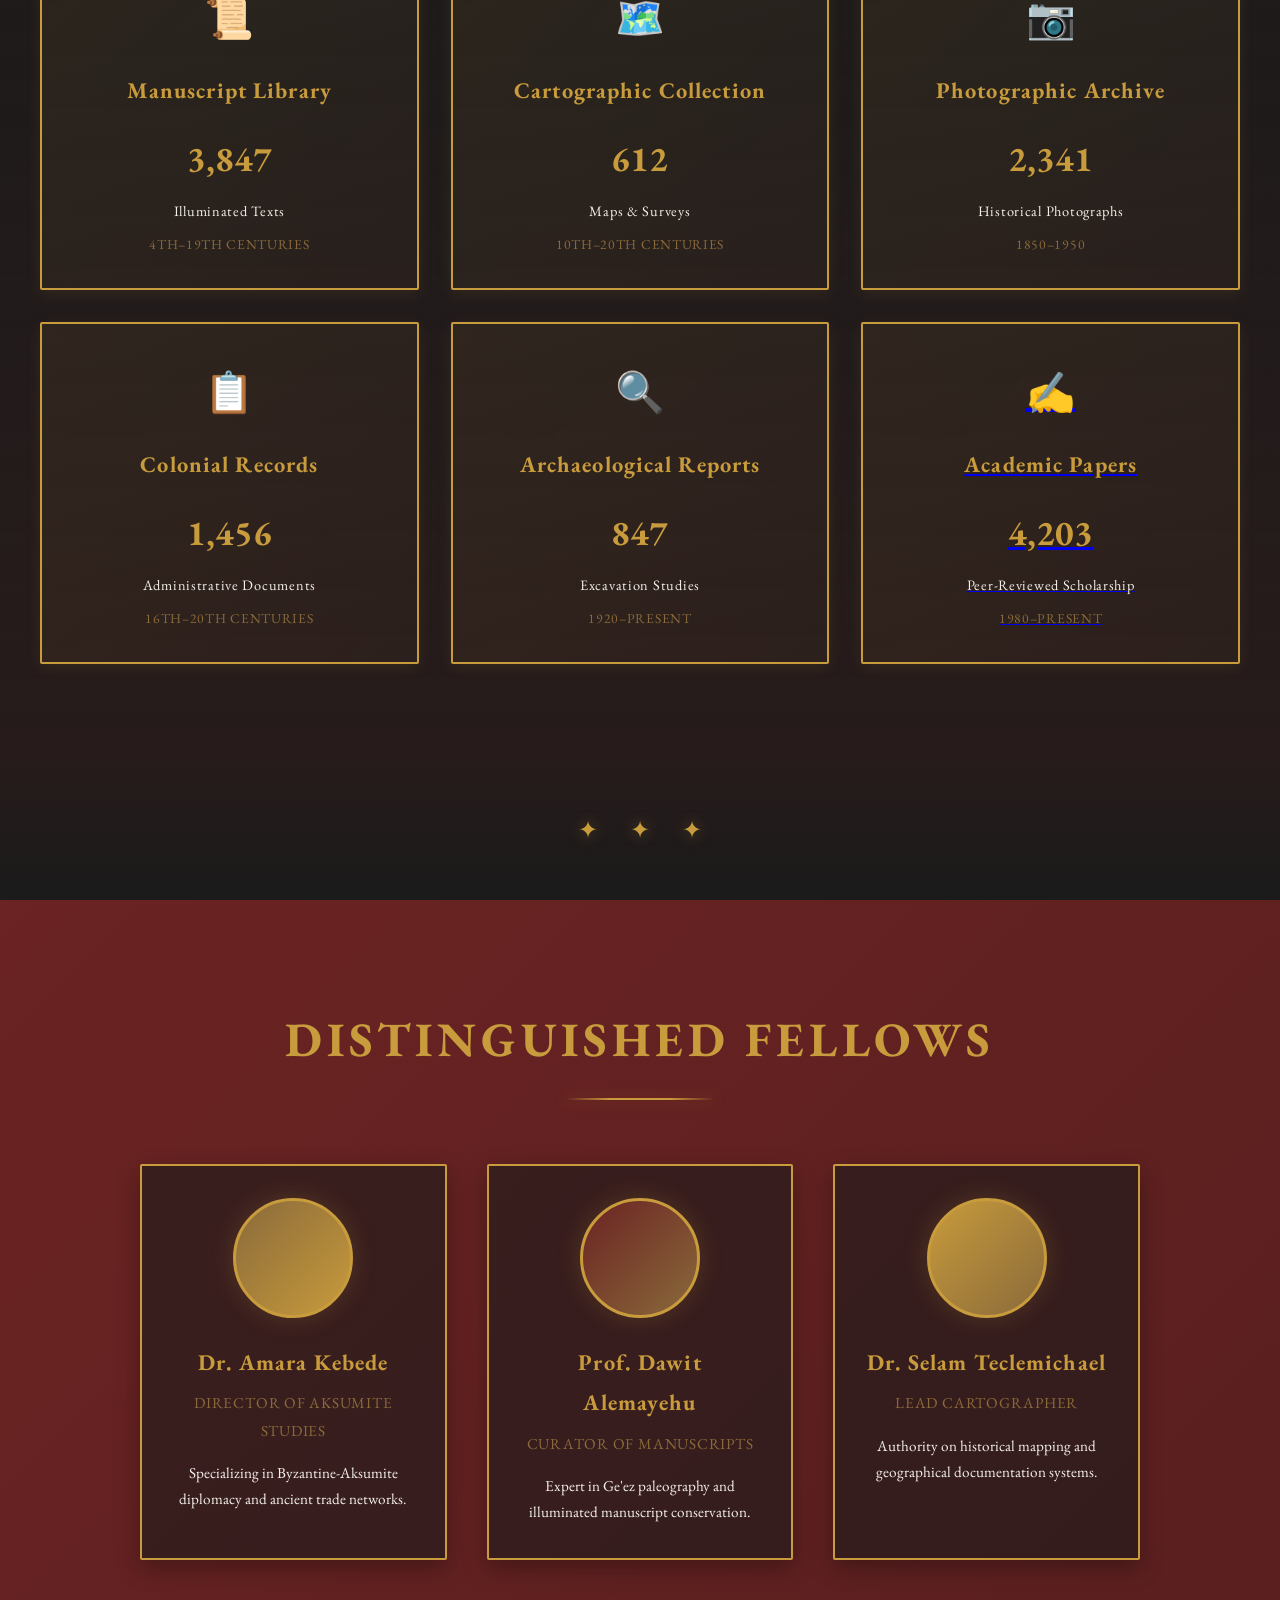
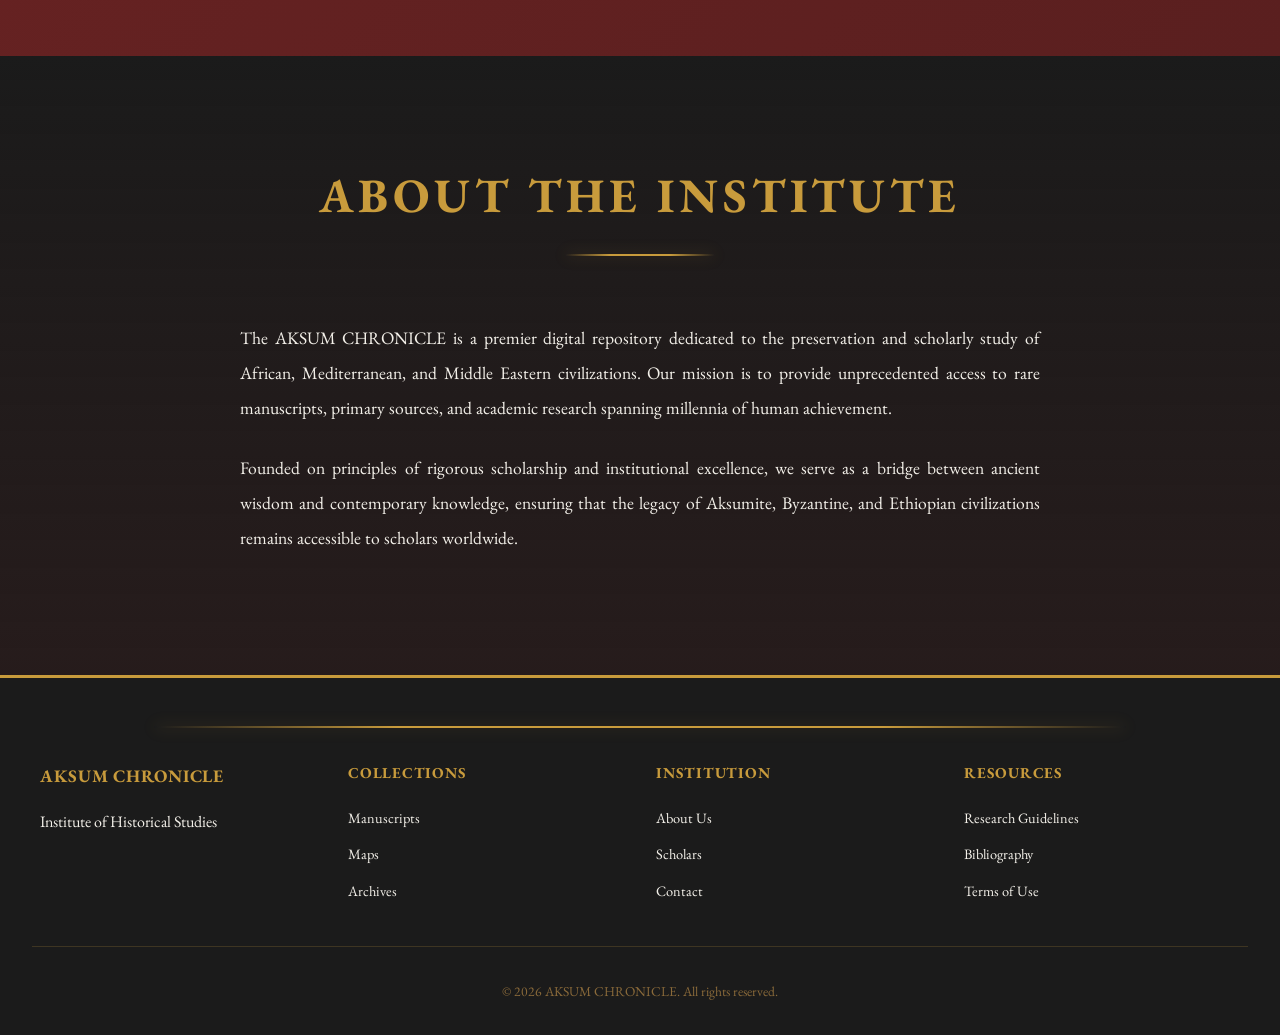
==== commit 1817c739: "Fix archive card link to include anchor tag" ====
--- a/index.html
+++ b/index.html
@@ -189,8 +189,8 @@
             </div>
 
             <!-- Archive Card 6 -->
-            <a href= "test.html" target="_blank" rel="noopener noreferrer">
-            <div class="archive-card">
+            <div class="archive-card">
+                <a href= "test.html" target="_blank" rel="noopener noreferrer">
                 <div class="archive-icon">✍️</div>
                 <h3>Academic Papers</h3>
                 <p class="archive-count">4,203</p>
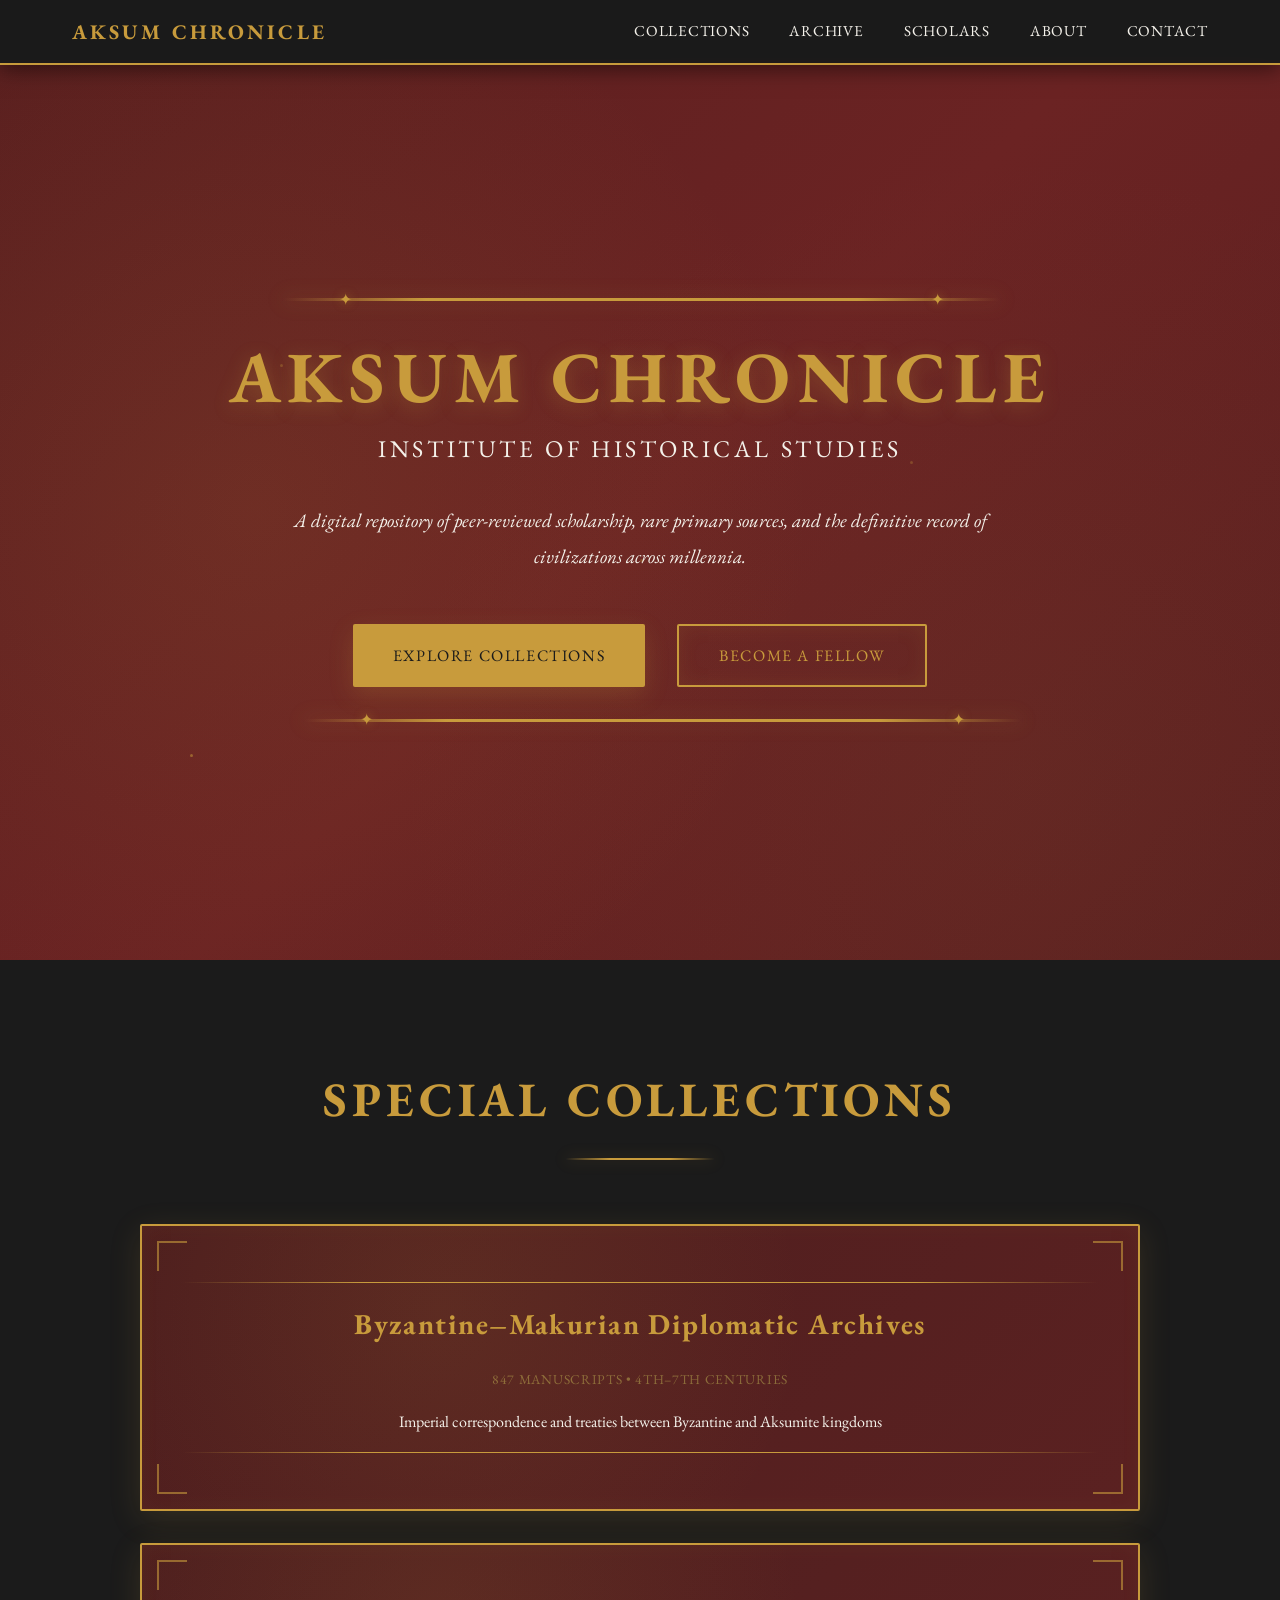
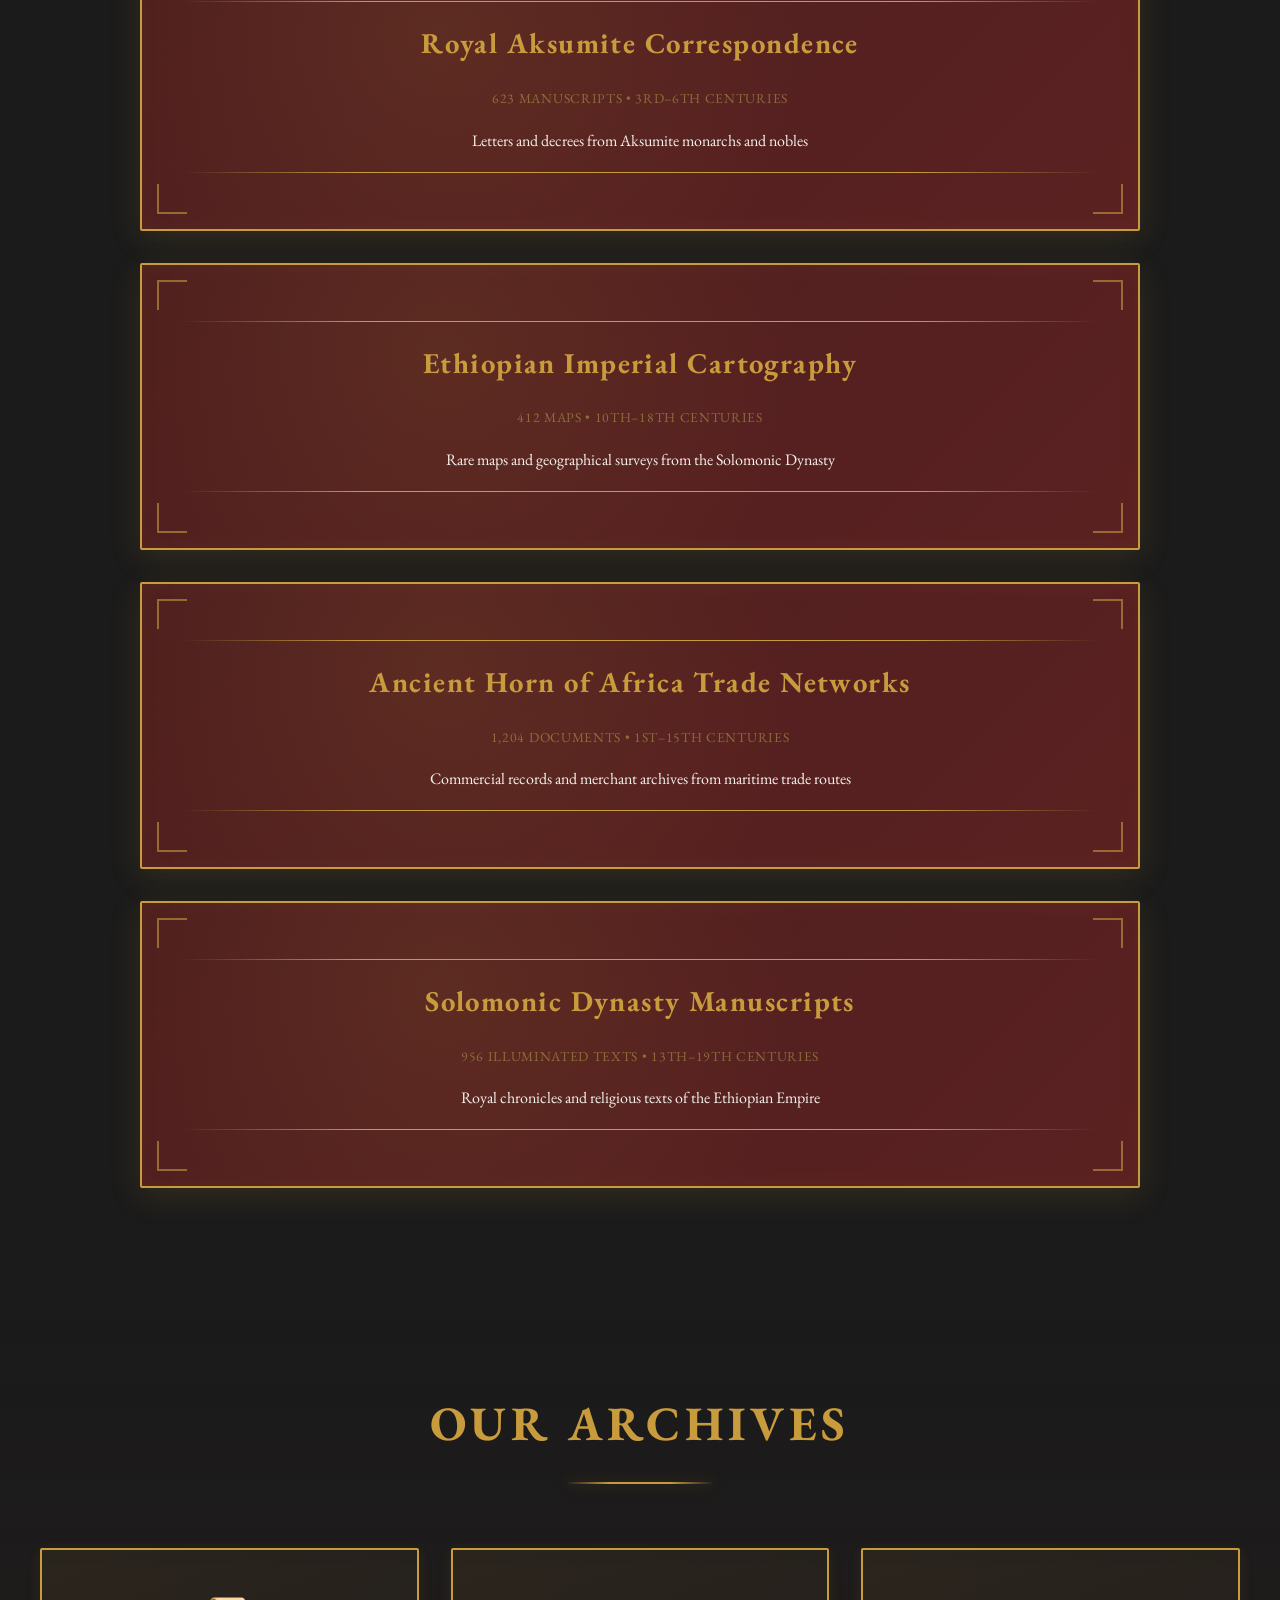
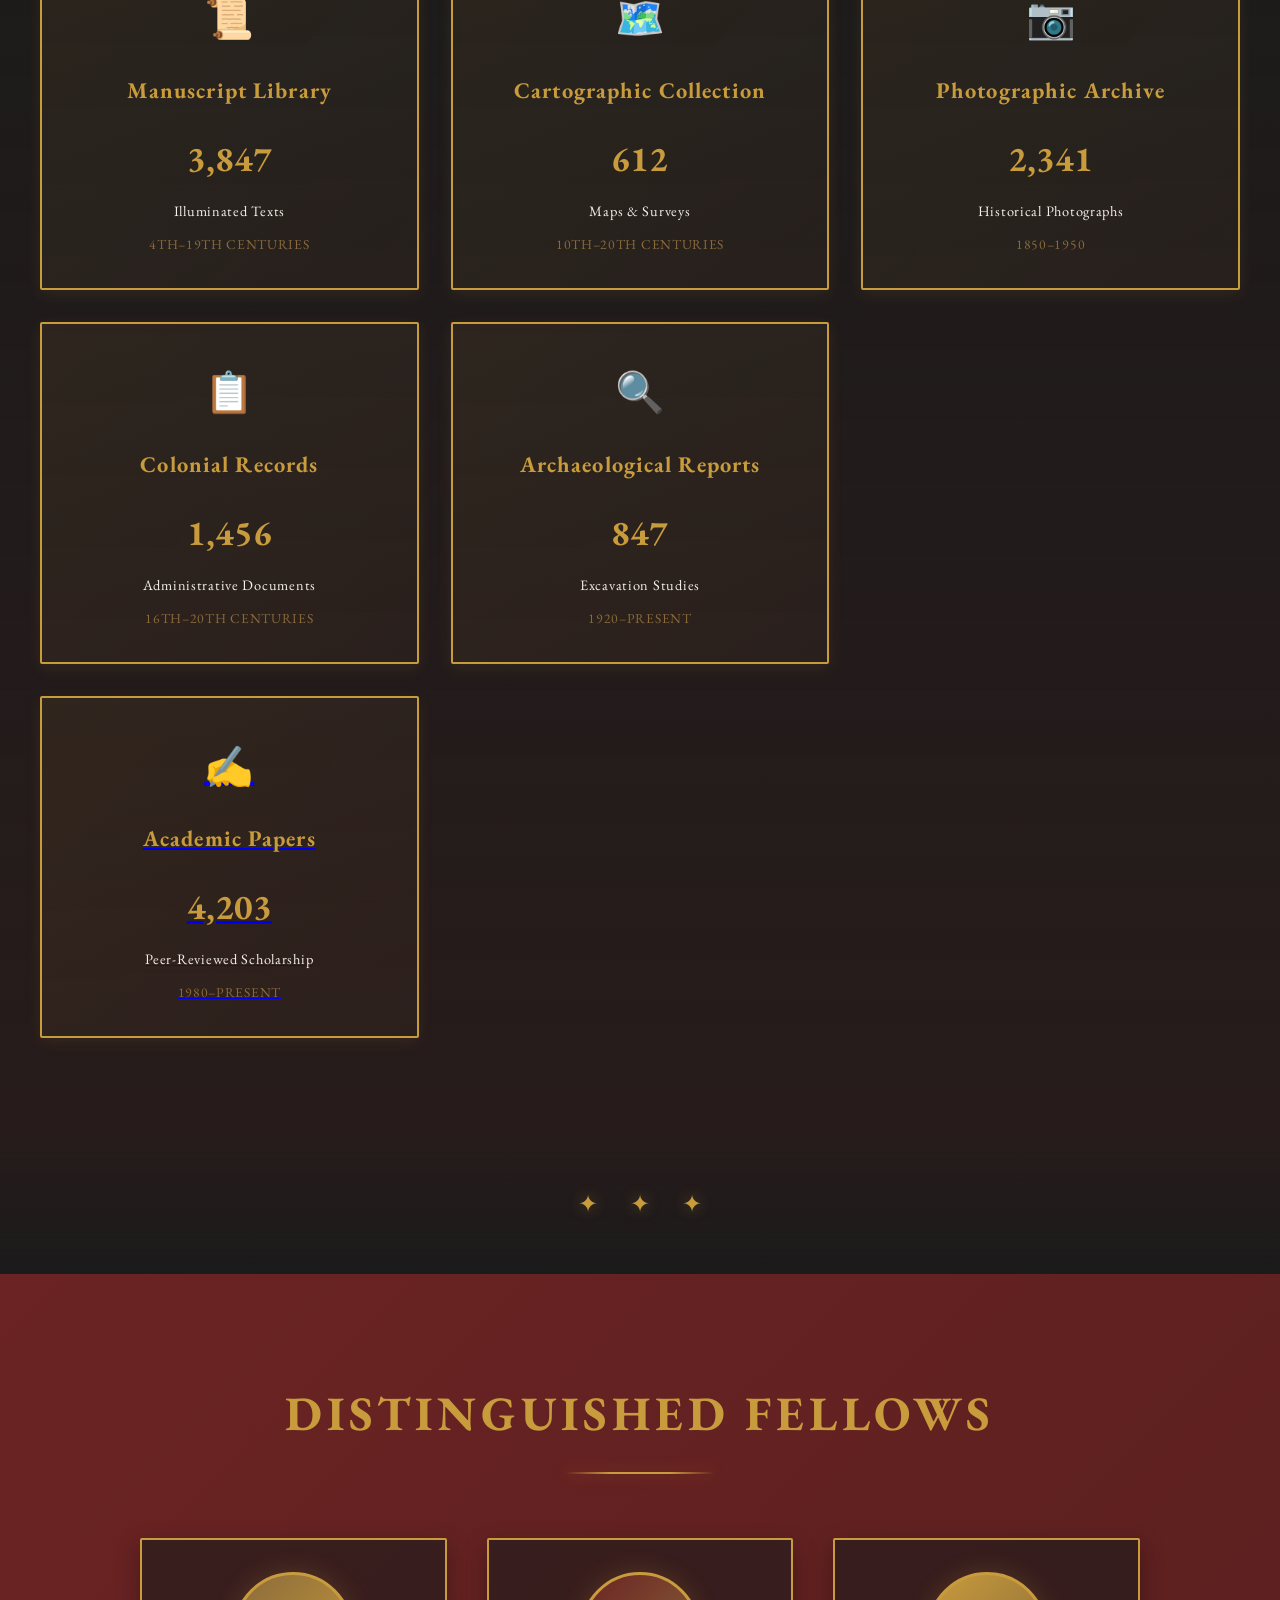
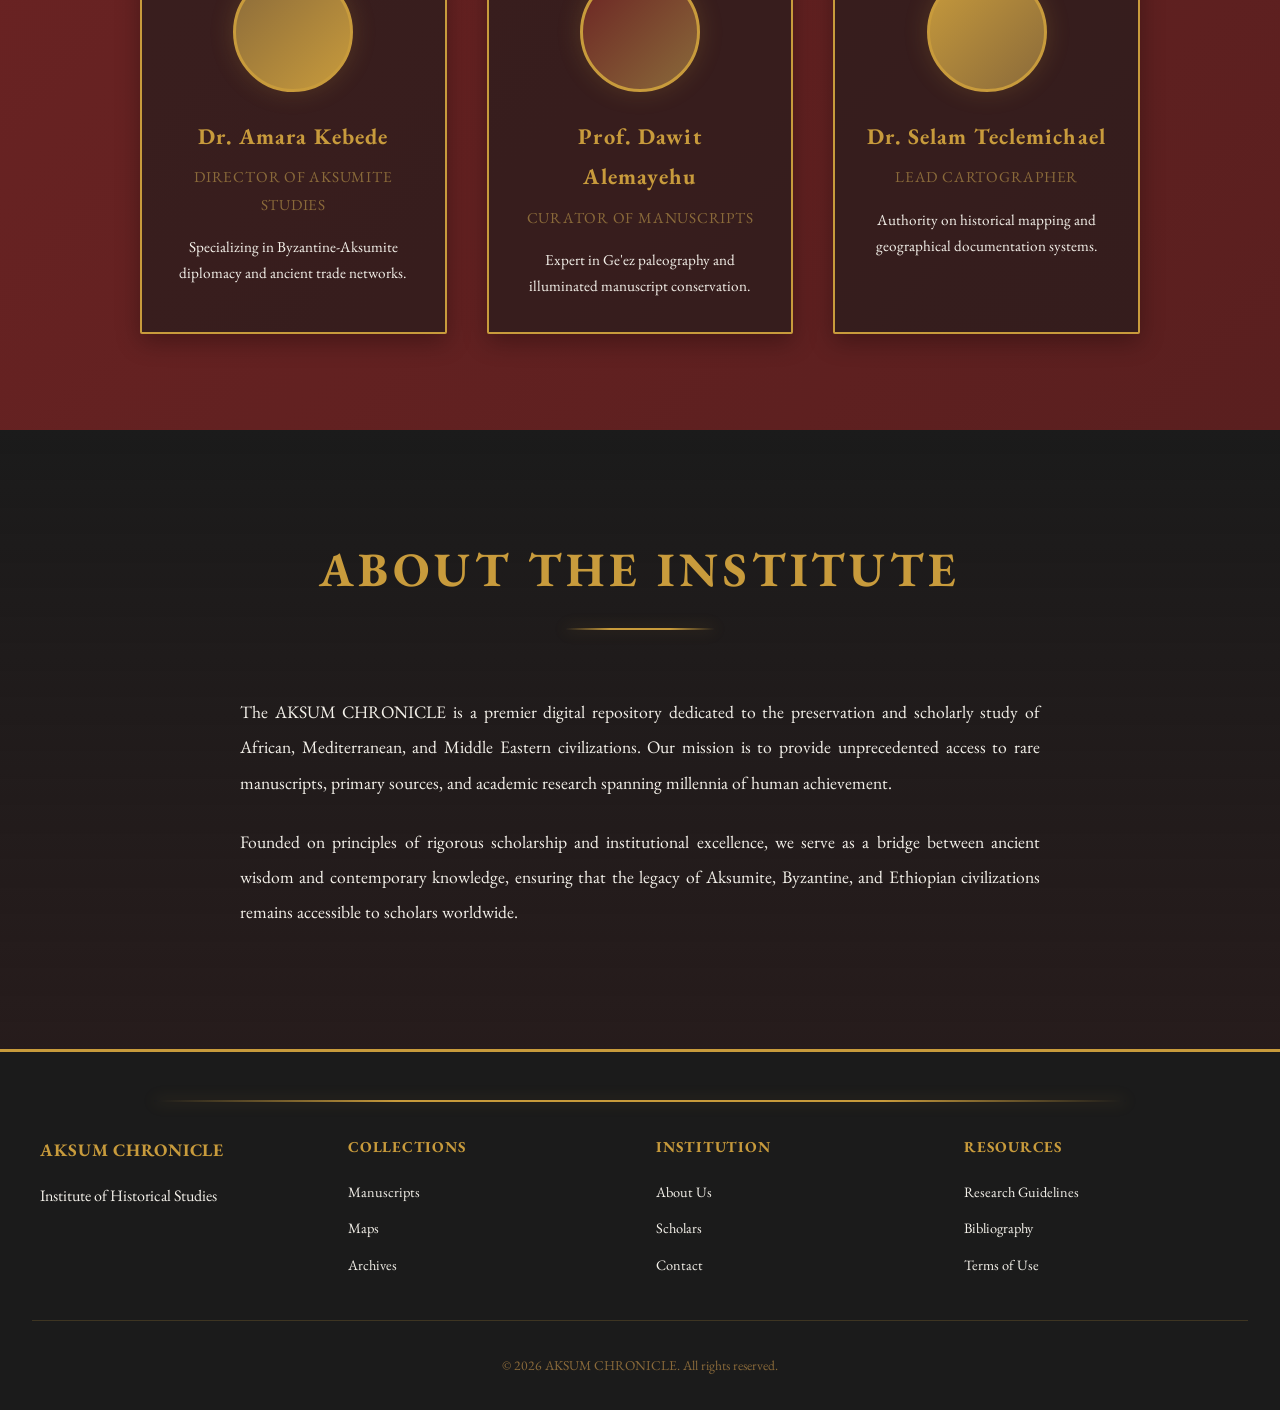
==== commit cd39de5b: "Wrap archive card link in an additional anchor tag" ====
--- a/index.html
+++ b/index.html
@@ -189,8 +189,8 @@
             </div>
 
             <!-- Archive Card 6 -->
-            <div class="archive-card">
-                <a href= "test.html" target="_blank" rel="noopener noreferrer">
+            <a href= "test.html" target="_blank" rel="noopener noreferrer">
+            <div class="archive-card">
                 <div class="archive-icon">✍️</div>
                 <h3>Academic Papers</h3>
                 <p class="archive-count">4,203</p>
@@ -198,6 +198,7 @@
                 <div class="archive-date-range">1980–Present</div>
             </a>
             </div>
+        </a>
         </div>
     </section>
 
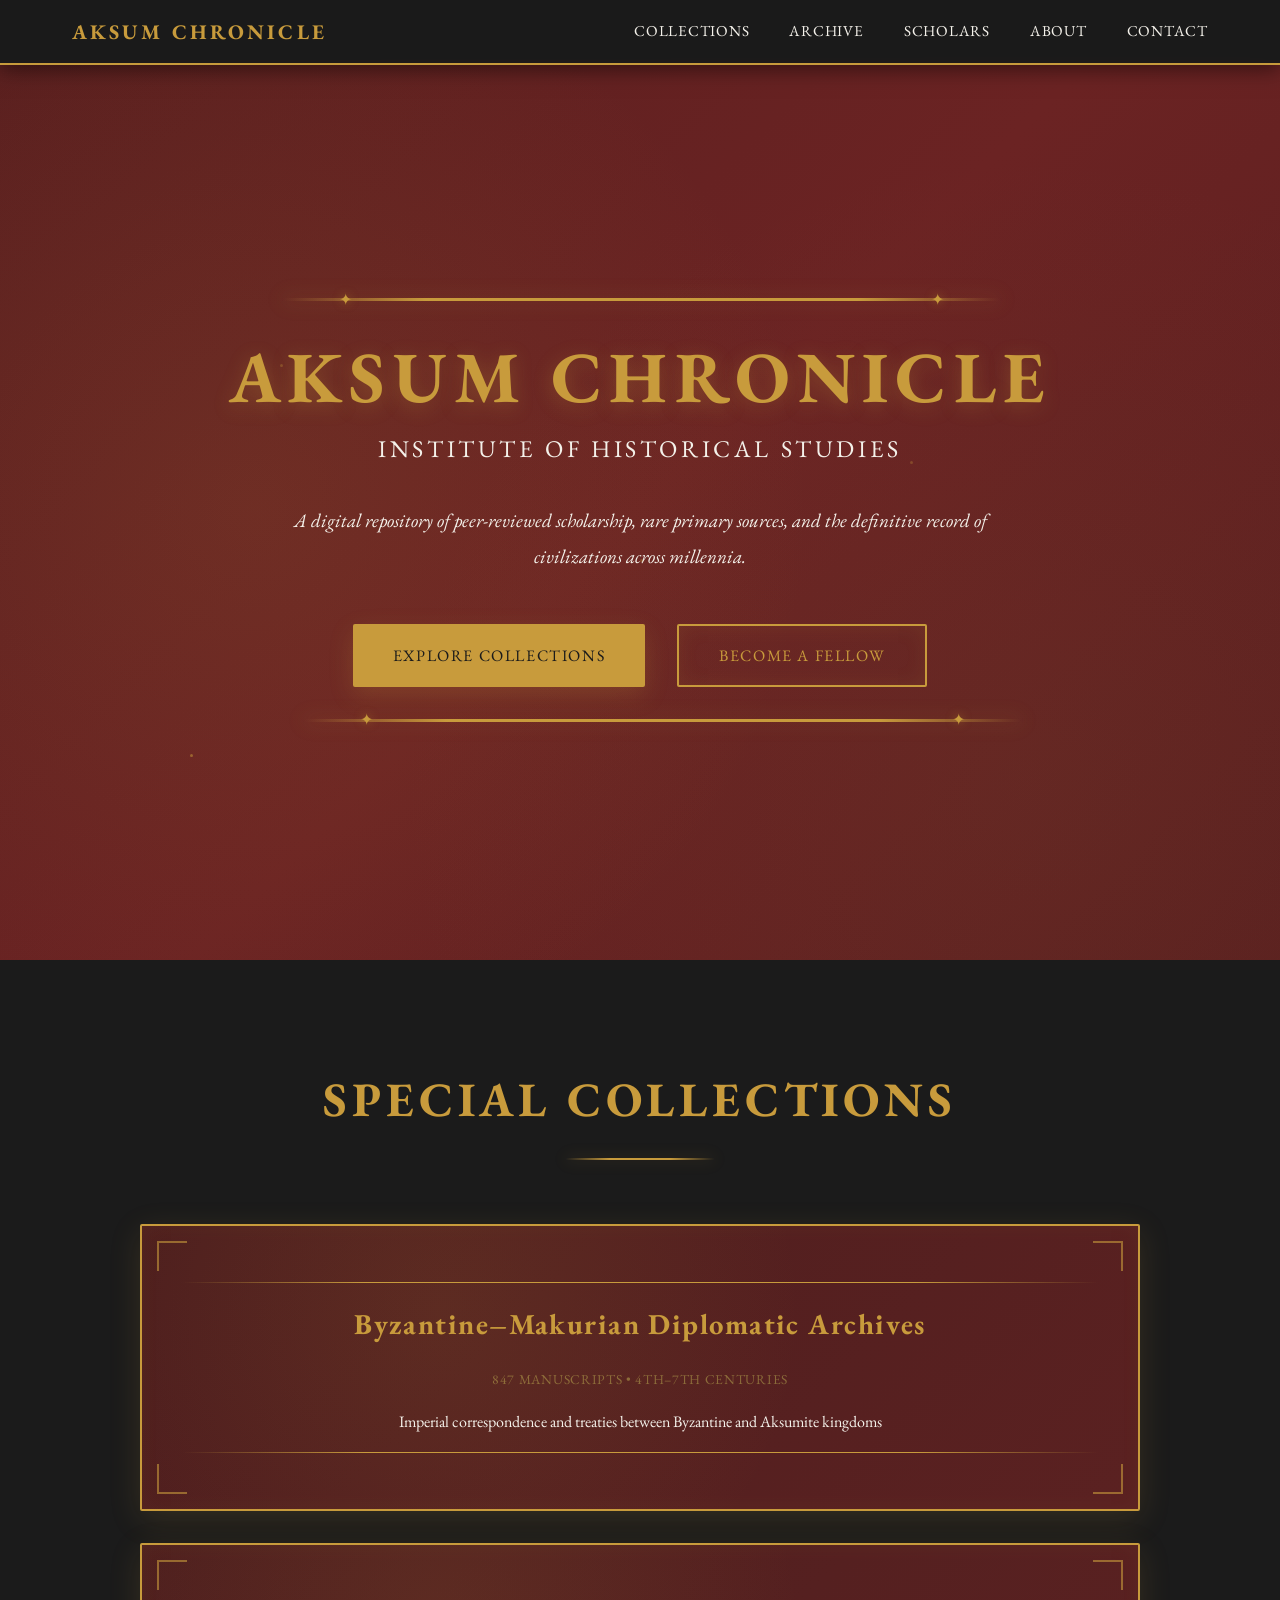
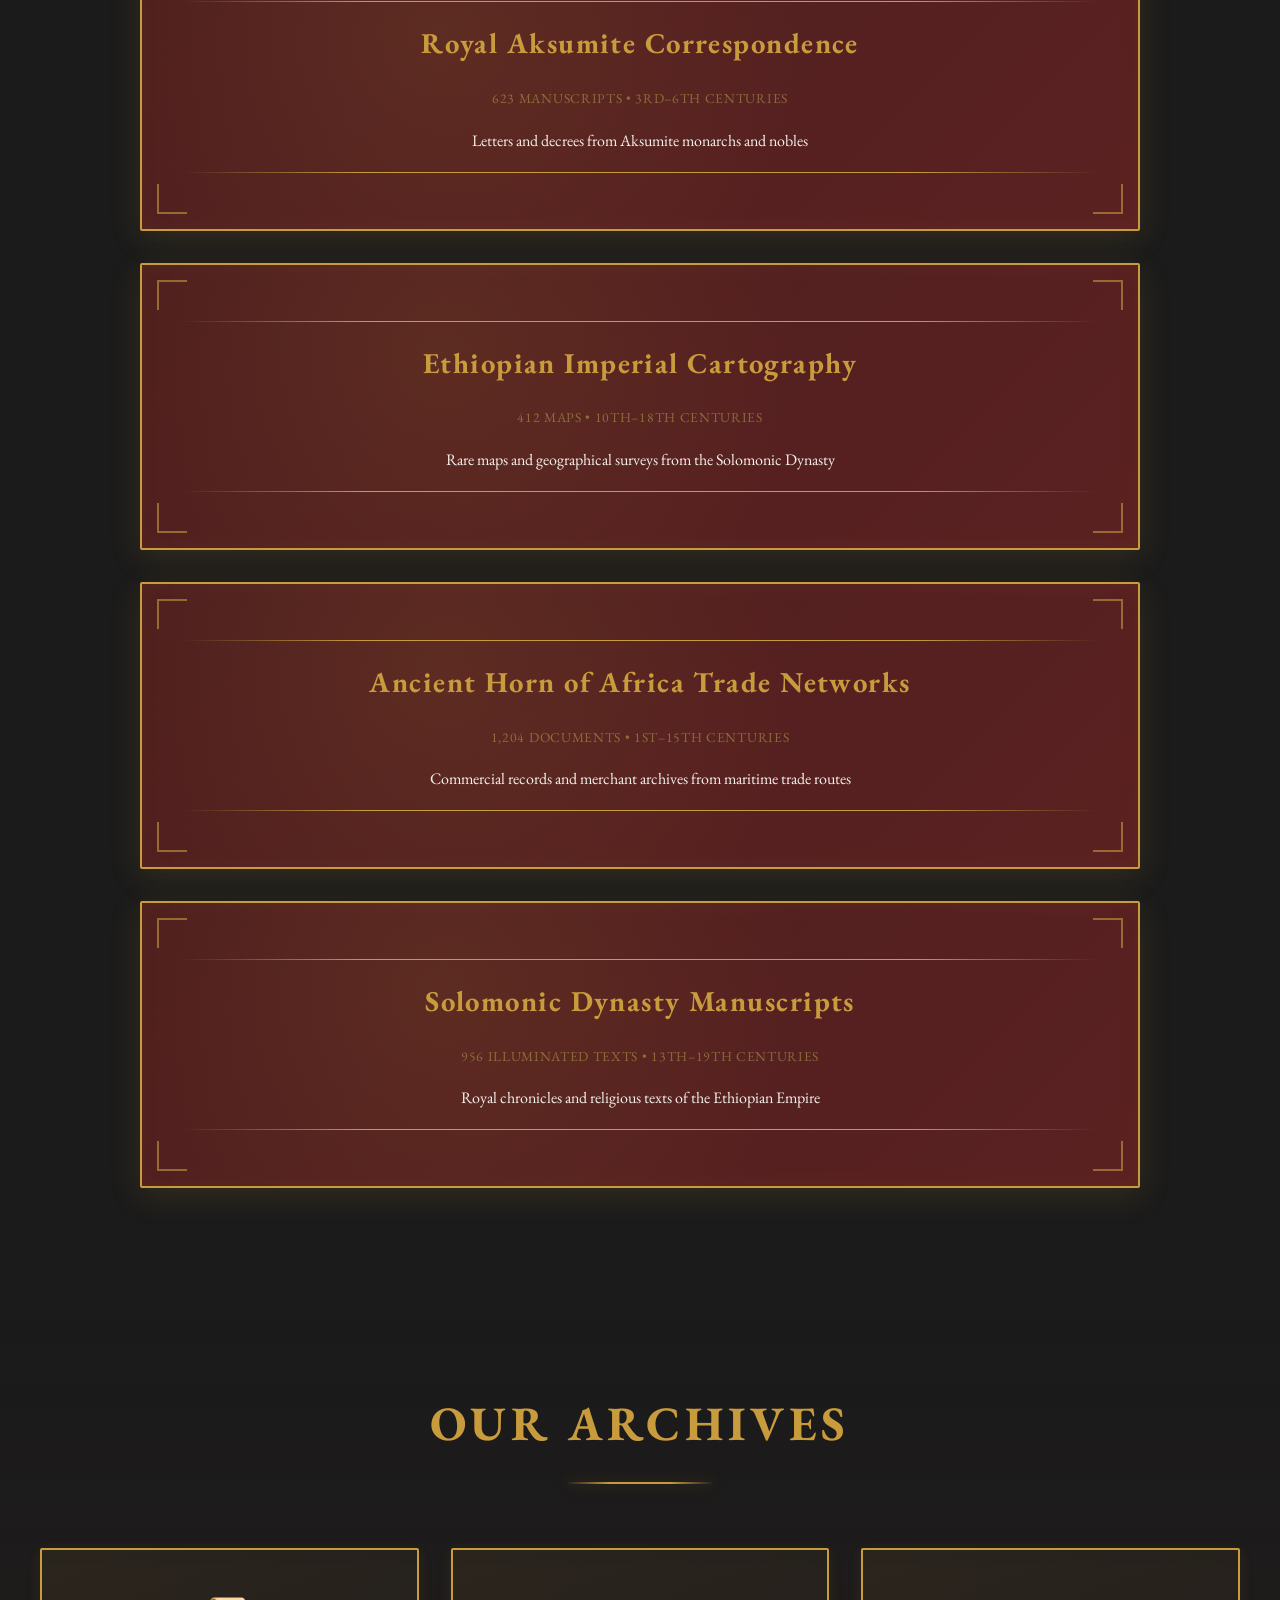
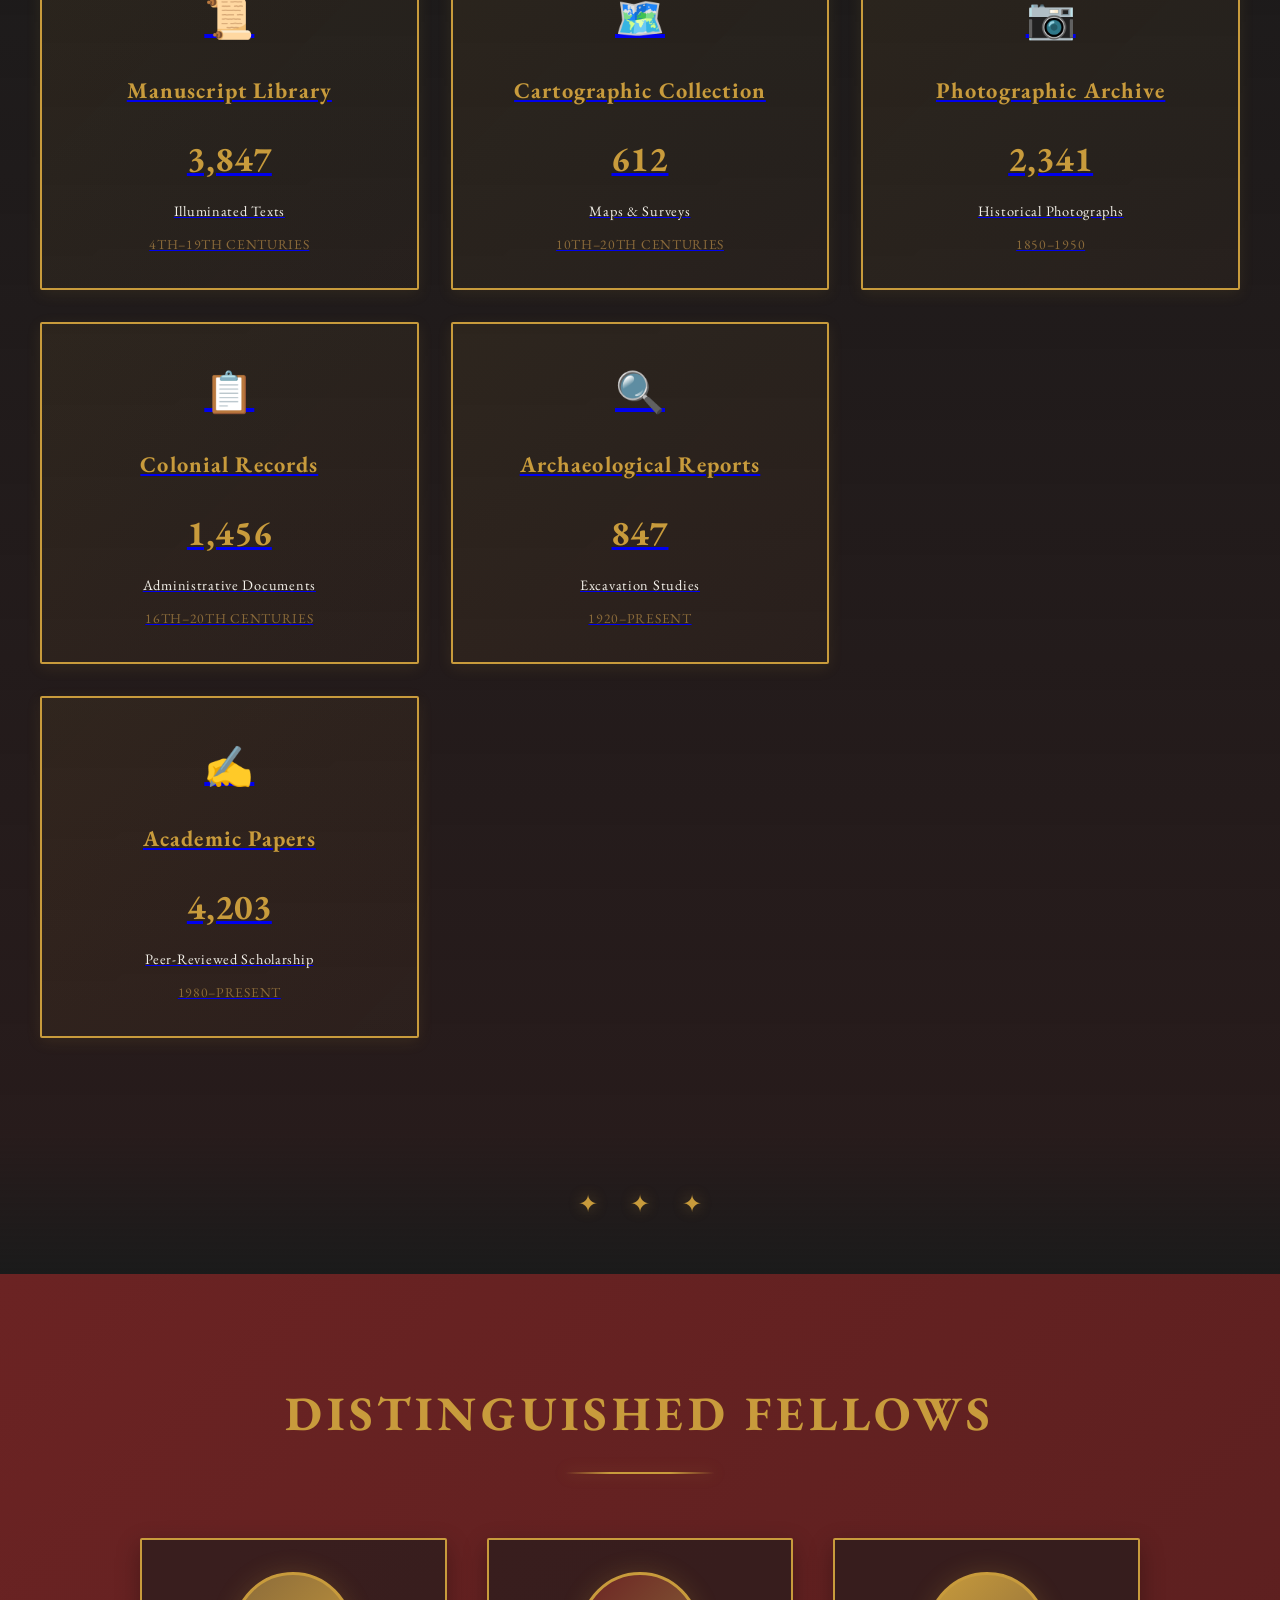
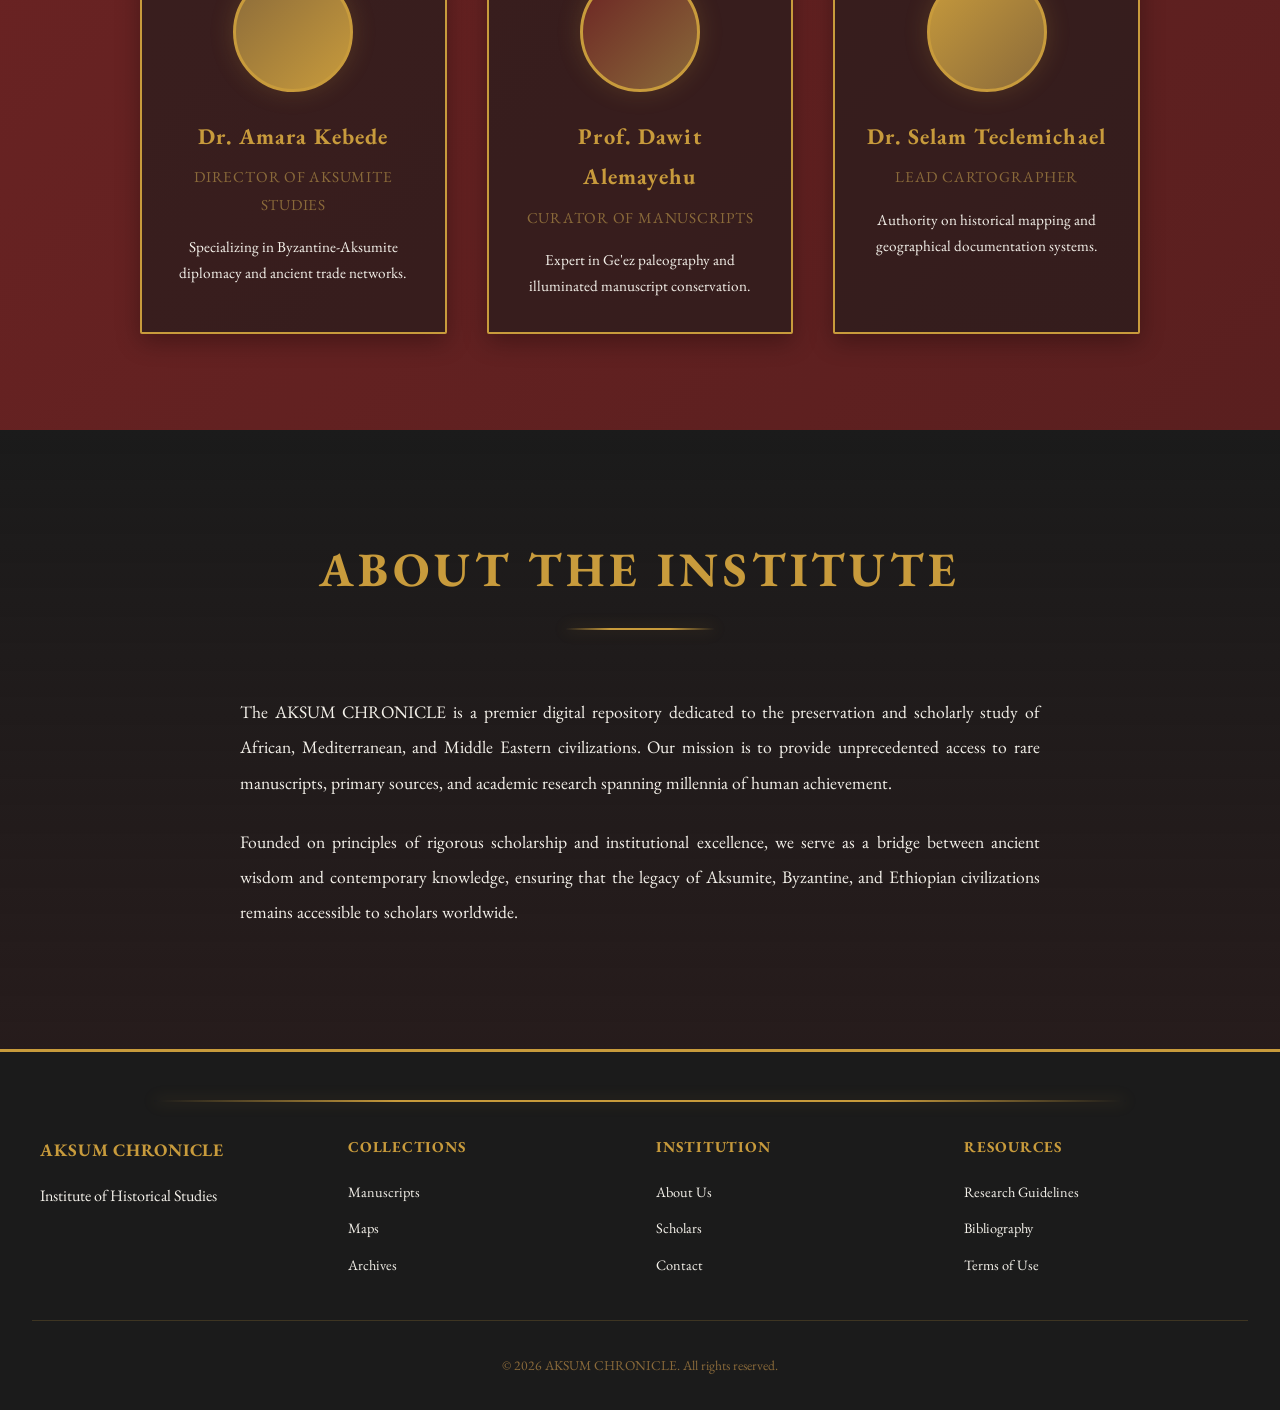
==== commit 1af1e83b: "Wrap archive cards in anchor tags for linking" ====
--- a/index.html
+++ b/index.html
@@ -144,6 +144,7 @@
 
         <div class="grid-container">
             <!-- Archive Card 1 -->
+            <a href= "test.html" target="_blank" rel="noopener noreferrer">
             <div class="archive-card">
                 <div class="archive-icon">📜</div>
                 <h3>Manuscript Library</h3>
@@ -151,8 +152,9 @@
                 <p class="archive-label">Illuminated Texts</p>
                 <div class="archive-date-range">4th–19th Centuries</div>
             </div>
-
+            </a>
             <!-- Archive Card 2 -->
+            <a href= "test.html" target="_blank" rel="noopener noreferrer">
             <div class="archive-card">
                 <div class="archive-icon">🗺️</div>
                 <h3>Cartographic Collection</h3>
@@ -160,8 +162,9 @@
                 <p class="archive-label">Maps & Surveys</p>
                 <div class="archive-date-range">10th–20th Centuries</div>
             </div>
-
+            </a>
             <!-- Archive Card 3 -->
+            <a href= "test.html" target="_blank" rel="noopener noreferrer">
             <div class="archive-card">
                 <div class="archive-icon">📷</div>
                 <h3>Photographic Archive</h3>
@@ -169,8 +172,9 @@
                 <p class="archive-label">Historical Photographs</p>
                 <div class="archive-date-range">1850–1950</div>
             </div>
-
+            </a>
             <!-- Archive Card 4 -->
+            <a href= "test.html" target="_blank" rel="noopener noreferrer">
             <div class="archive-card">
                 <div class="archive-icon">📋</div>
                 <h3>Colonial Records</h3>
@@ -178,8 +182,9 @@
                 <p class="archive-label">Administrative Documents</p>
                 <div class="archive-date-range">16th–20th Centuries</div>
             </div>
-
+            </a>
             <!-- Archive Card 5 -->
+            <a href= "test.html" target="_blank" rel="noopener noreferrer">
             <div class="archive-card">
                 <div class="archive-icon">🔍</div>
                 <h3>Archaeological Reports</h3>
@@ -187,7 +192,7 @@
                 <p class="archive-label">Excavation Studies</p>
                 <div class="archive-date-range">1920–Present</div>
             </div>
-
+            </a>
             <!-- Archive Card 6 -->
             <a href= "test.html" target="_blank" rel="noopener noreferrer">
             <div class="archive-card">
